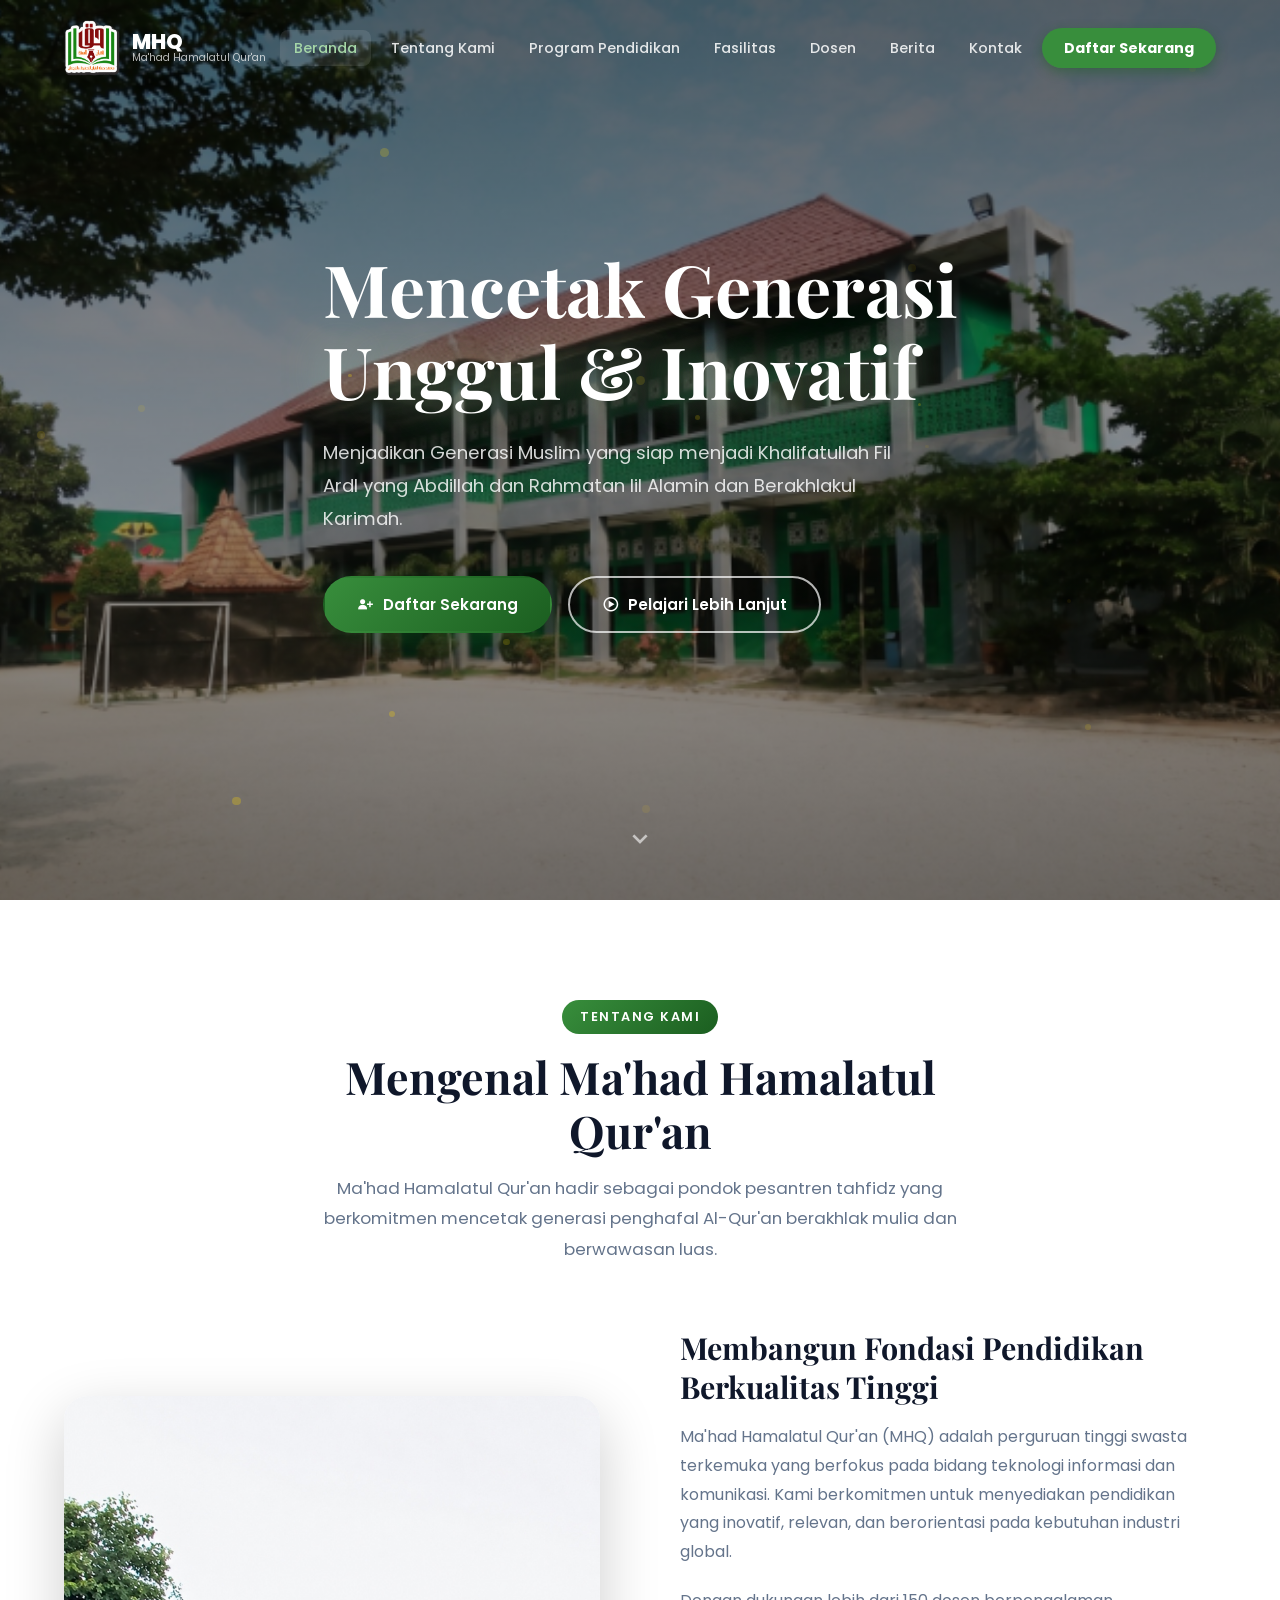
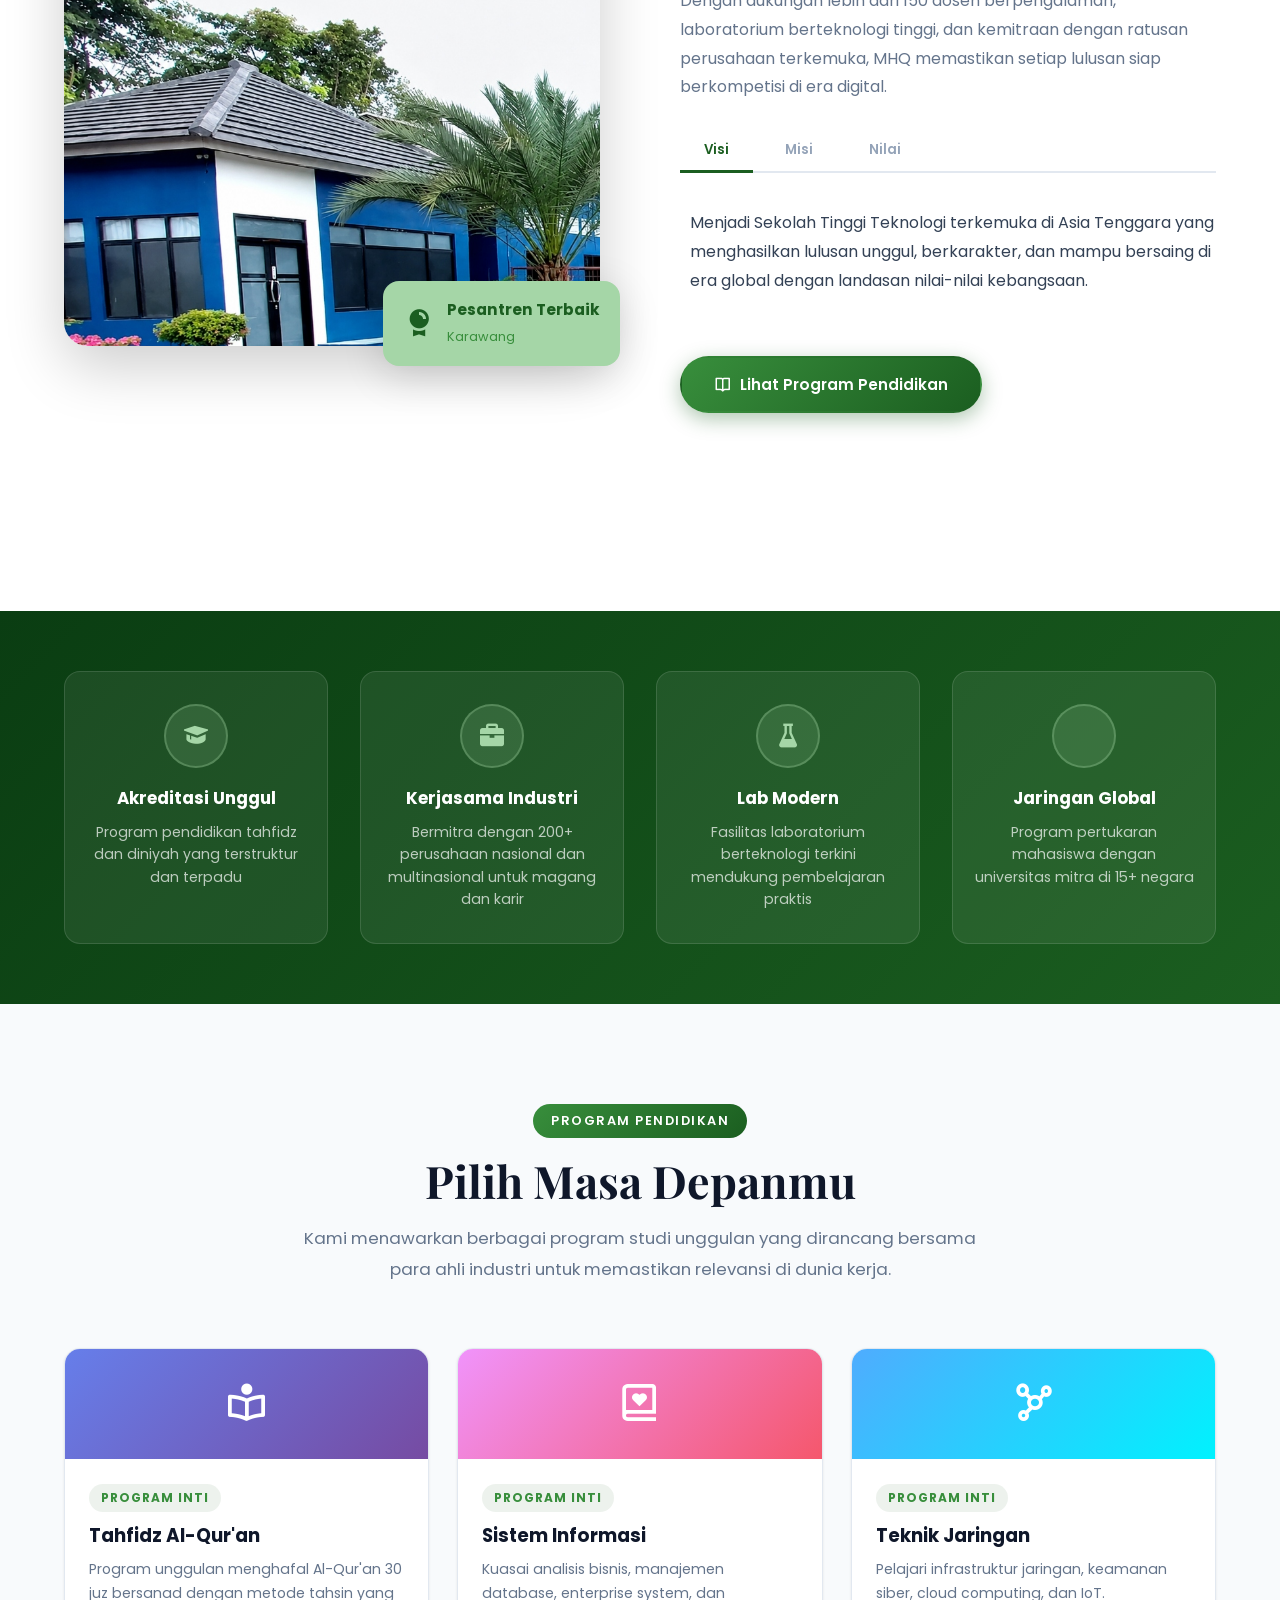
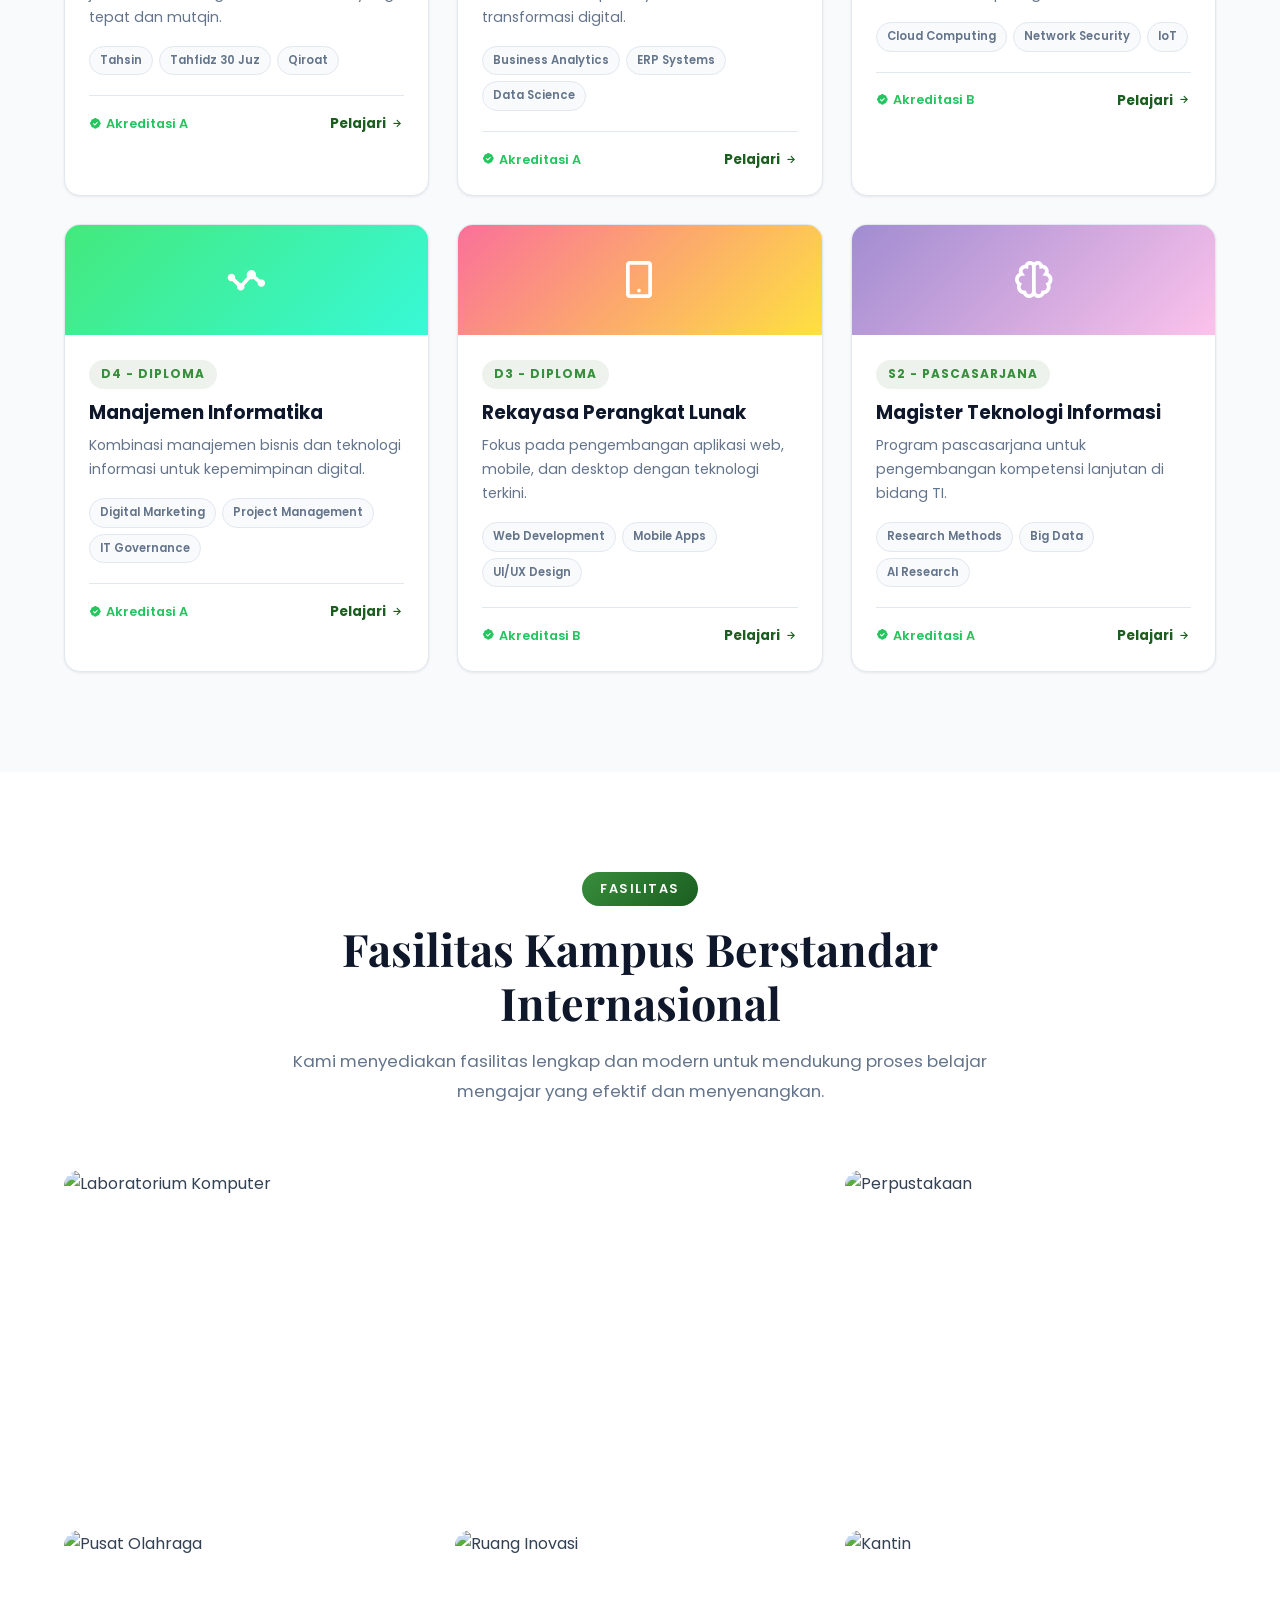
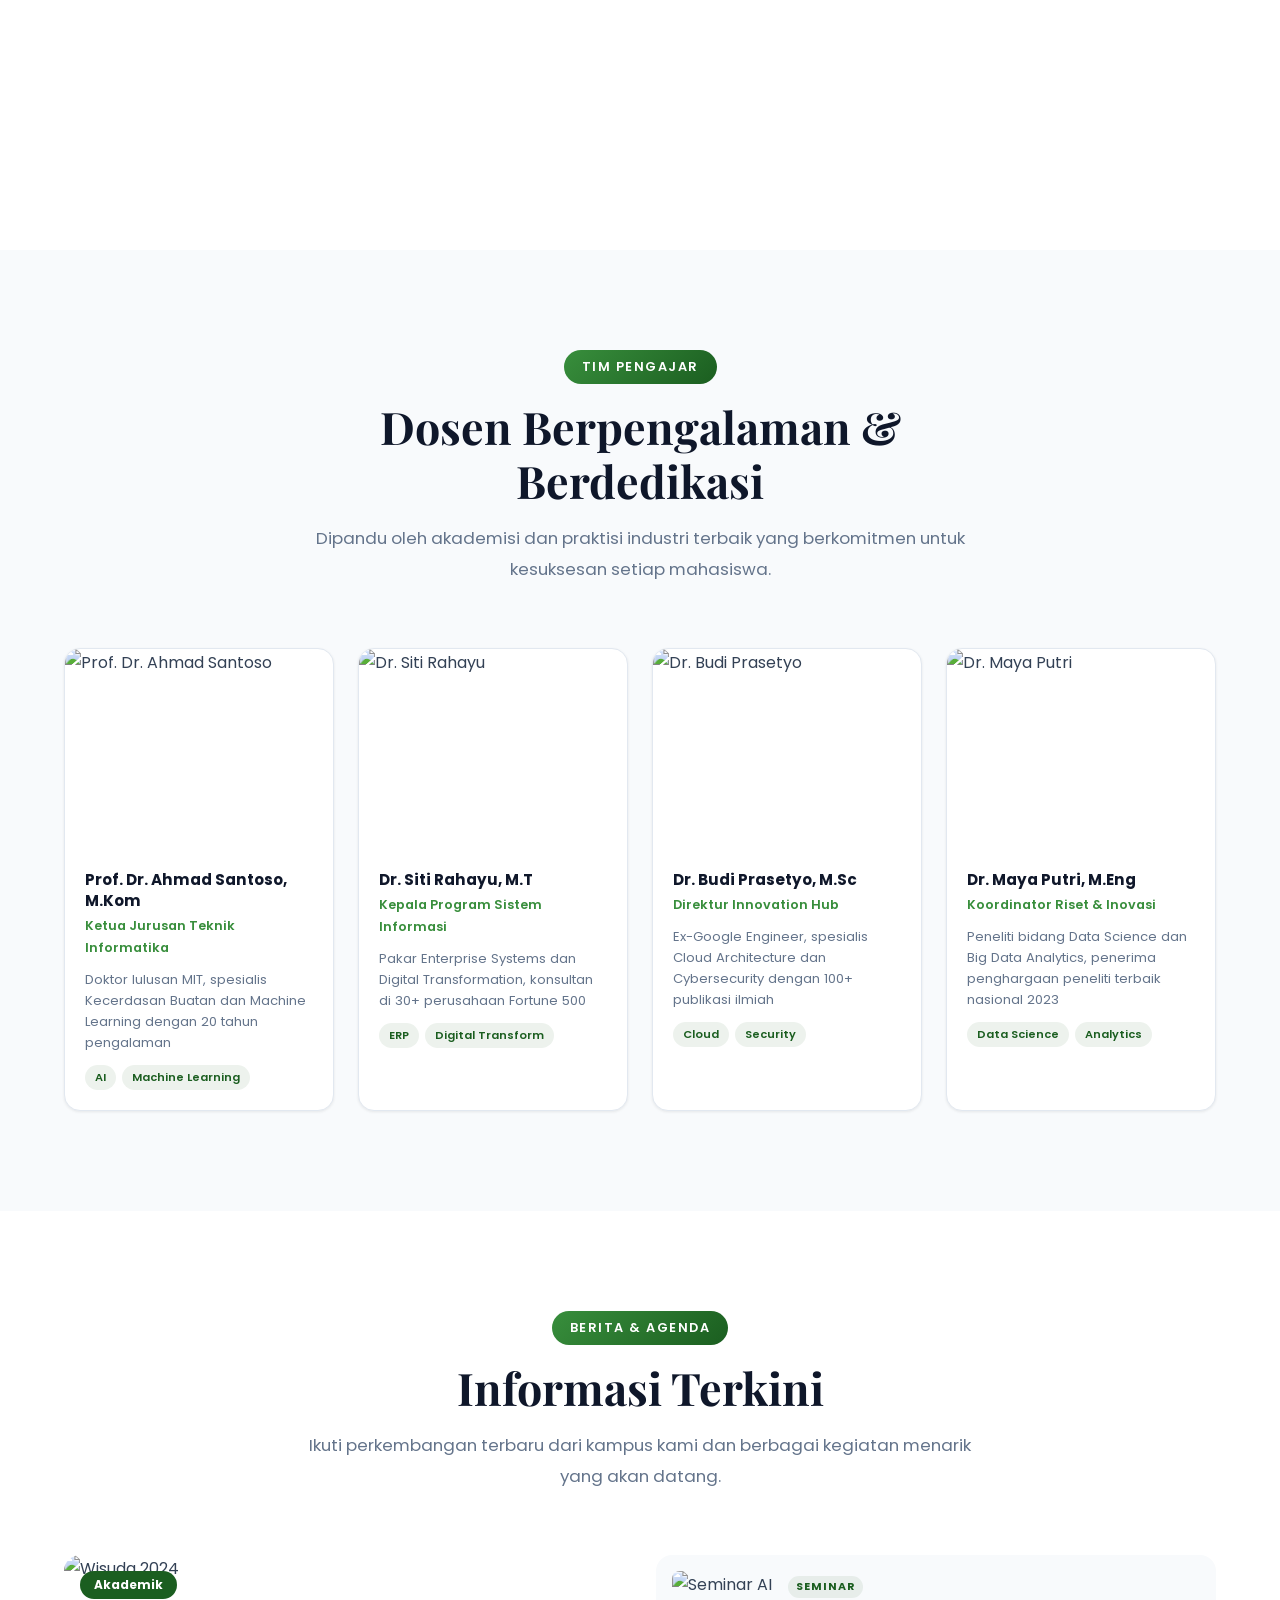
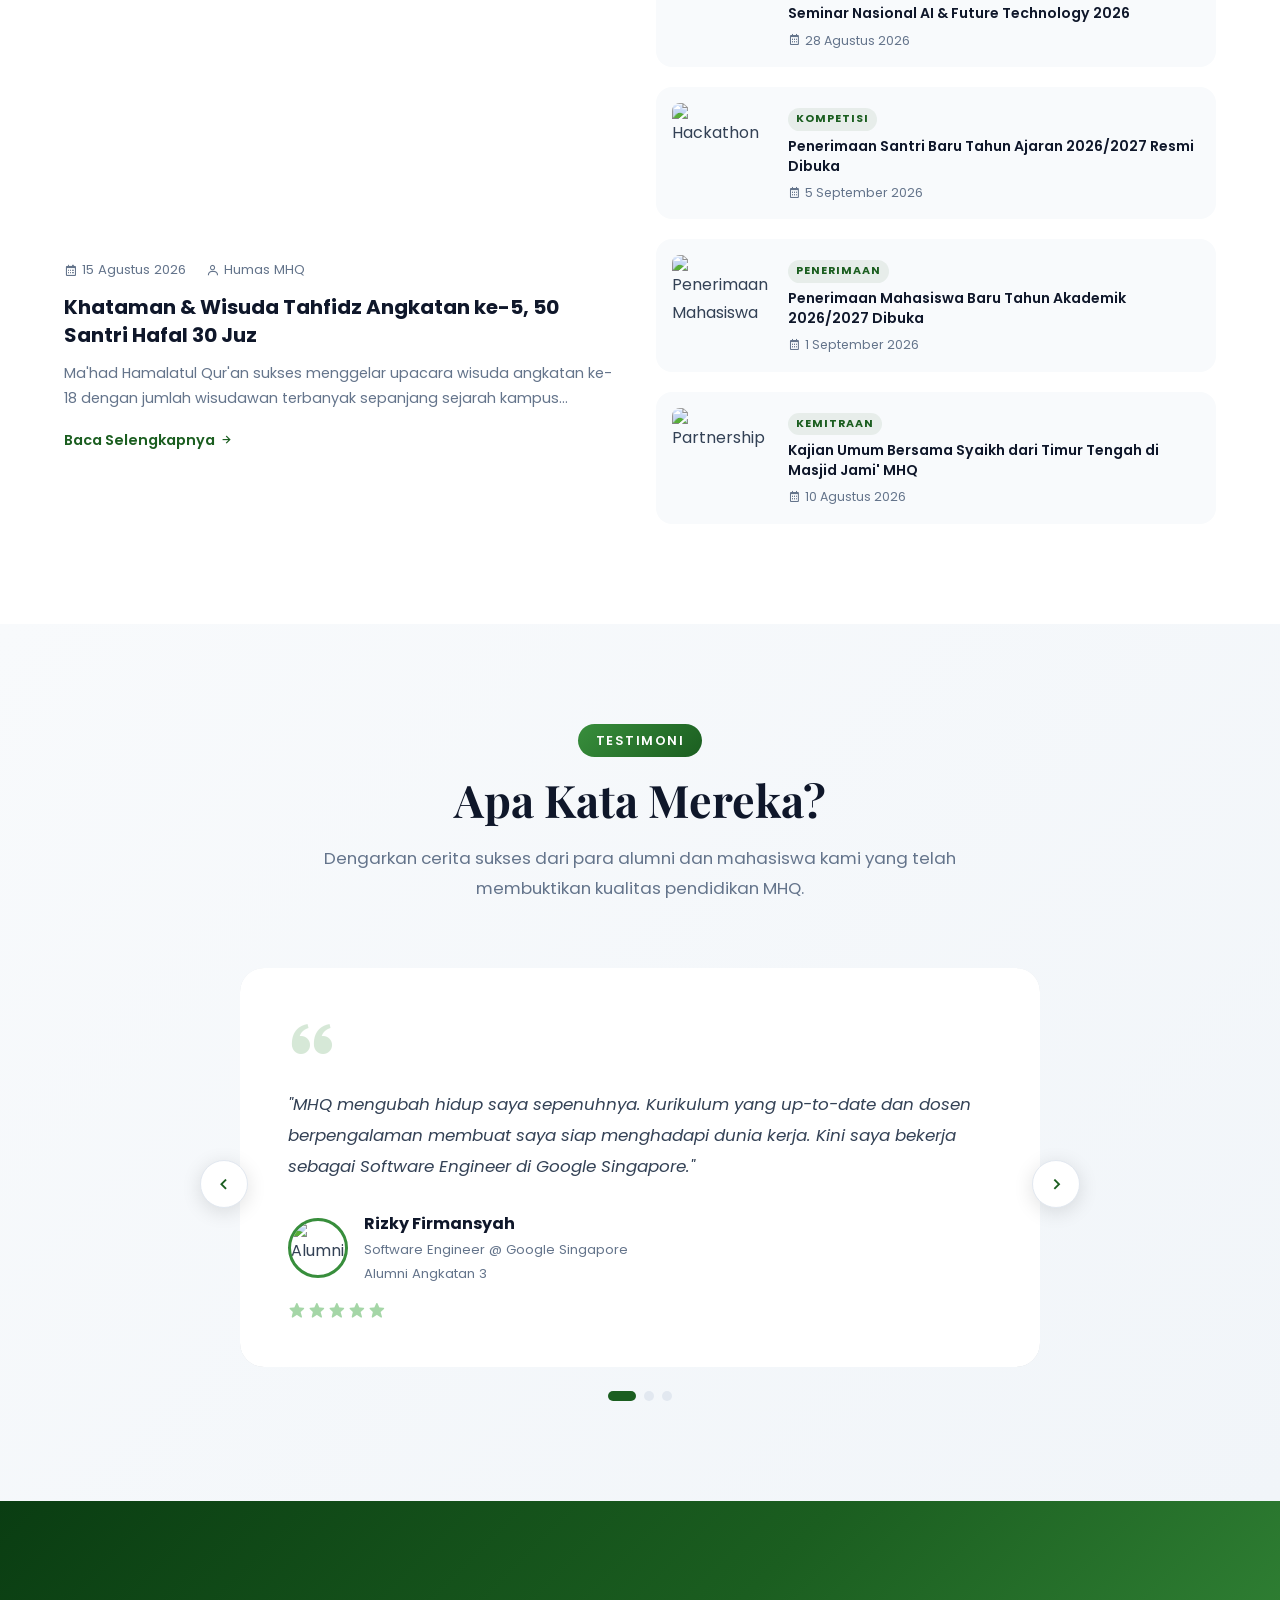
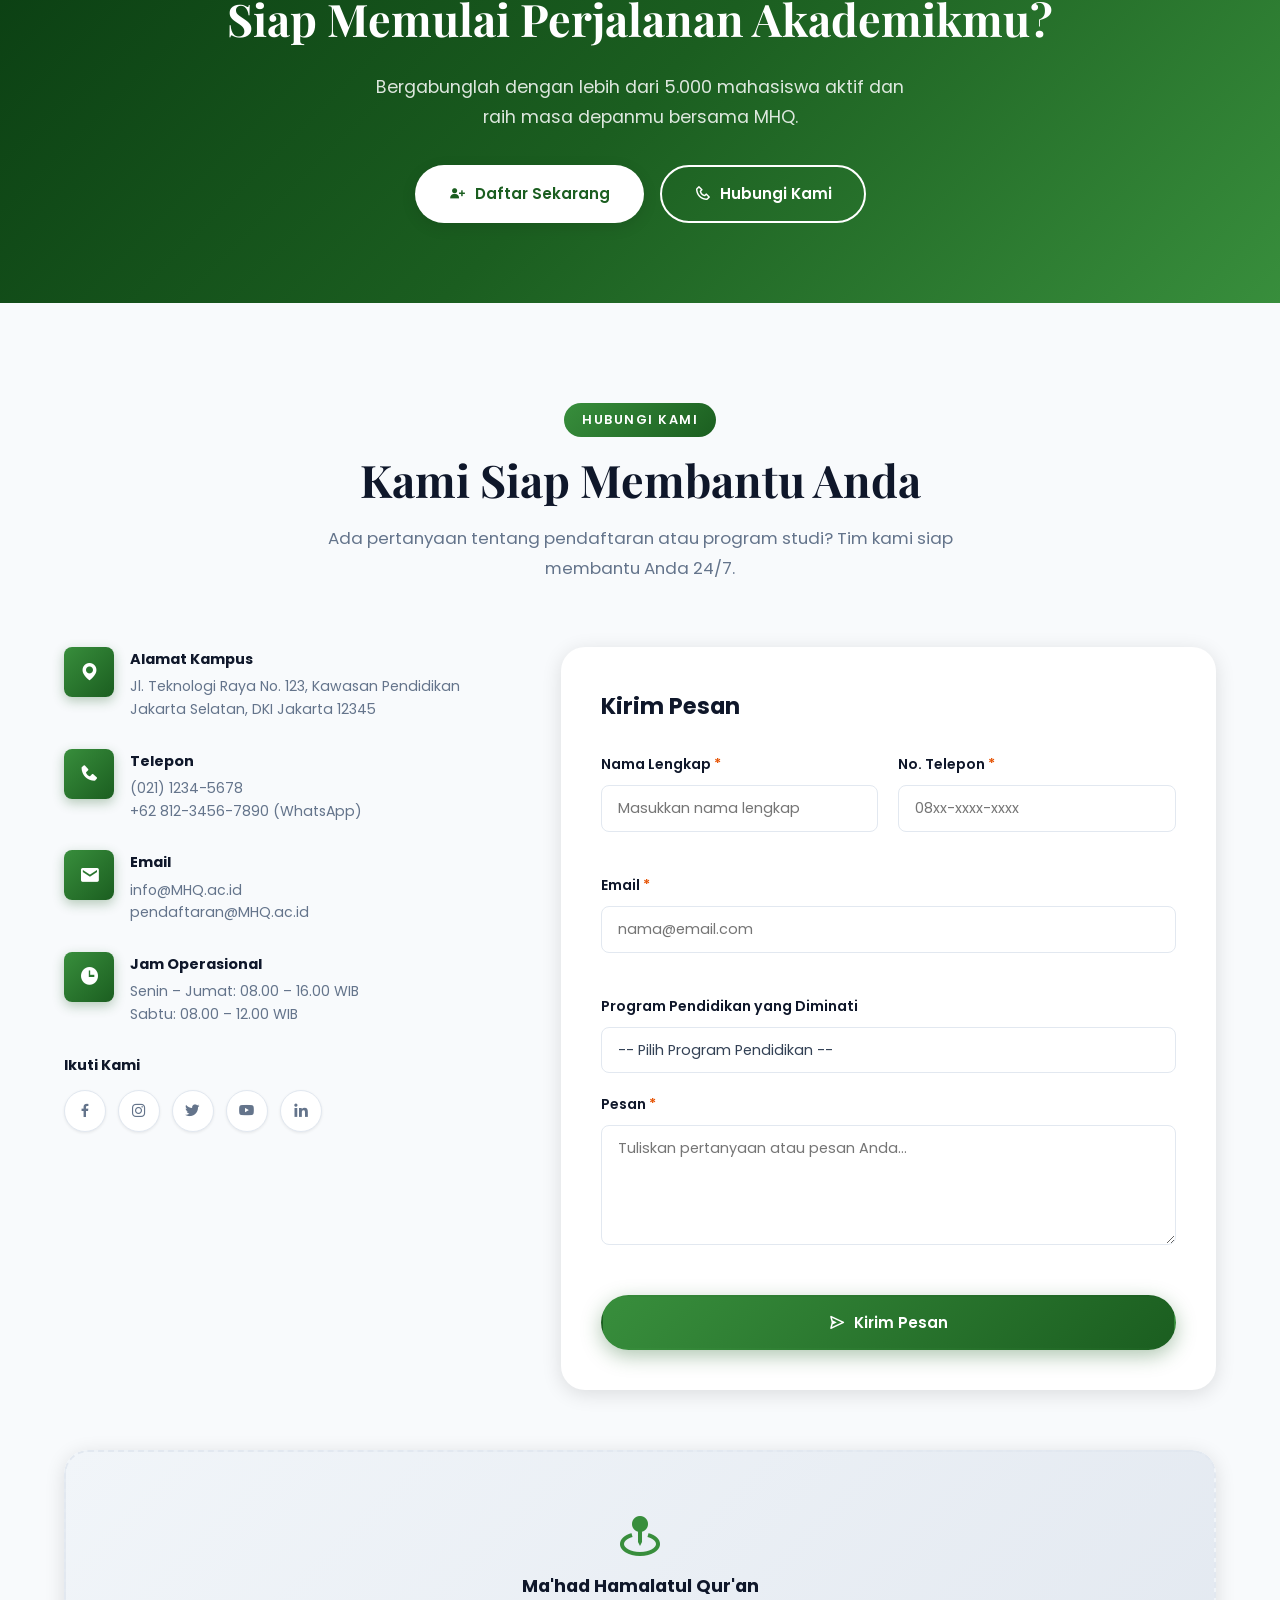
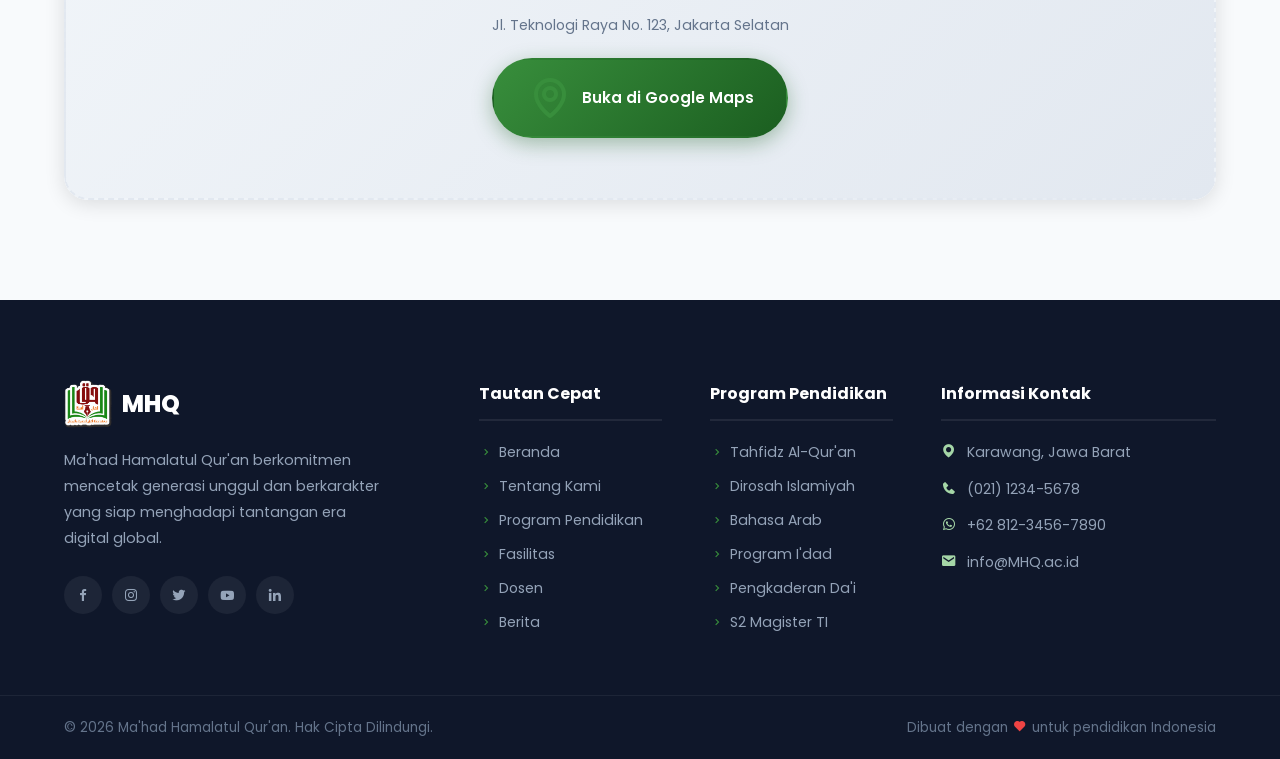
==== index.html @ 75ca0be7 "Add files via upload" ====
<!DOCTYPE html>
<html lang="id">
<head>
    <meta charset="UTF-8">
    <meta name="viewport" content="width=device-width, initial-scale=1.0">
    <meta name="description" content="Ma'had Hamalatul Qur'an - Mencetak Generasi Unggul, Berkarakter, dan Berdaya Saing Global">
    <title>MHQ - Ma'had Hamalatul Qur'an</title>

    <!-- Google Fonts -->
    <link rel="preconnect" href="https://fonts.googleapis.com">
    <link rel="preconnect" href="https://fonts.gstatic.com" crossorigin>
    <link href="https://fonts.googleapis.com/css2?family=Poppins:wght@300;400;500;600;700;800&family=Playfair+Display:wght@700&display=swap" rel="stylesheet">

    <!-- Boxicons -->
    <link href="https://unpkg.com/boxicons@2.1.4/css/boxicons.min.css" rel="stylesheet">

    <!-- Main CSS -->
    <link rel="stylesheet" href="css/style.css">
</head>
<body>

    <!-- ===================== NAVBAR ===================== -->
    <nav class="navbar" id="navbar">
        <div class="container nav-container">
            <a href="#home" class="logo">
                <div class="logo-icon">
                    <img src="img/logo-clean.png" alt="Logo MHQ" class="logo-img">
                </div>
                <div class="logo-text">
                    <span class="logo-main">MHQ</span>
                    <span class="logo-sub">Ma'had Hamalatul Qur'an</span>
                </div>
            </a>

            <ul class="nav-menu" id="navMenu">
                <li><a href="#home" class="nav-link active">Beranda</a></li>
                <li><a href="#about" class="nav-link">Tentang Kami</a></li>
                <li><a href="#programs" class="nav-link">Program Pendidikan</a></li>
                <li><a href="#facilities" class="nav-link">Fasilitas</a></li>
                <li><a href="#faculty" class="nav-link">Dosen</a></li>
                <li><a href="#news" class="nav-link">Berita</a></li>
                <li><a href="#contact" class="nav-link">Kontak</a></li>
                <li><a href="daftar.html" class="nav-btn">Daftar Sekarang</a></li>
            </ul>

            <button class="hamburger" id="hamburger" aria-label="Toggle menu">
                <span></span>
                <span></span>
                <span></span>
            </button>
        </div>
    </nav>

    <!-- ===================== HERO ===================== -->
    <section class="hero" id="home">
        <div class="hero-bg">
            <div class="hero-overlay"></div>
            <div class="hero-particles" id="particles"></div>
        </div>
        <div class="container hero-content">

            <h1 class="hero-title animate-fade-up">
                Mencetak Generasi<br>
                <span class="highlight">Unggul & Inovatif</span>
            </h1>
            <p class="hero-desc animate-fade-up">
                Menjadikan Generasi Muslim yang siap menjadi Khalifatullah Fil Ardl yang Abdillah dan Rahmatan lil Alamin dan Berakhlakul Karimah.
            </p>
            <div class="hero-buttons animate-fade-up">
                <a href="daftar.html" class="btn btn-primary">
                    <i class='bx bxs-user-plus'></i> Daftar Sekarang
                </a>
                <a href="#about" class="btn btn-outline">
                    <i class='bx bx-play-circle'></i> Pelajari Lebih Lanjut
                </a>
            </div>

        </div>
        <a href="#about" class="scroll-down">
            <i class='bx bx-chevron-down'></i>
        </a>
    </section>

    <!-- ===================== ABOUT ===================== -->
    <section class="about section" id="about">
        <div class="container">
            <div class="section-header">
                <span class="section-tag">Tentang Kami</span>
                <h2 class="section-title">Mengenal Ma'had Hamalatul Qur'an</h2>
                <p class="section-desc">Ma'had Hamalatul Qur'an hadir sebagai pondok pesantren tahfidz yang berkomitmen mencetak generasi penghafal Al-Qur'an berakhlak mulia dan berwawasan luas.</p>
            </div>

            <div class="about-grid">
                <div class="about-image animate-left">
                    <div class="about-img-wrapper">
                        <img src="img/about-img.jpg" alt="Bangunan Ma'had" loading="lazy">
                        <div class="about-img-badge">
                            <i class='bx bxs-award'></i>
                            <div>
                                <strong>Pesantren Terbaik</strong>
                                <span>Karawang</span>
                            </div>
                        </div>
                    </div>
                </div>
                <div class="about-content animate-right">
                    <h3>Membangun Fondasi Pendidikan Berkualitas Tinggi</h3>
                    <p>Ma'had Hamalatul Qur'an (MHQ) adalah perguruan tinggi swasta terkemuka yang berfokus pada bidang teknologi informasi dan komunikasi. Kami berkomitmen untuk menyediakan pendidikan yang inovatif, relevan, dan berorientasi pada kebutuhan industri global.</p>
                    <p>Dengan dukungan lebih dari 150 dosen berpengalaman, laboratorium berteknologi tinggi, dan kemitraan dengan ratusan perusahaan terkemuka, MHQ memastikan setiap lulusan siap berkompetisi di era digital.</p>

                    <div class="about-tabs">
                        <button class="tab-btn active" data-tab="visi">Visi</button>
                        <button class="tab-btn" data-tab="misi">Misi</button>
                        <button class="tab-btn" data-tab="nilai">Nilai</button>
                    </div>
                    <div class="tab-content active" id="tab-visi">
                        <p><i class='bx bxs-target-lock'></i> Menjadi Sekolah Tinggi Teknologi terkemuka di Asia Tenggara yang menghasilkan lulusan unggul, berkarakter, dan mampu bersaing di era global dengan landasan nilai-nilai kebangsaan.</p>
                    </div>
                    <div class="tab-content" id="tab-misi">
                        <ul>
                            <li><i class='bx bx-check-circle'></i> Menyelenggarakan pendidikan tinggi teknologi berkualitas dan relevan</li>
                            <li><i class='bx bx-check-circle'></i> Mengembangkan penelitian inovatif berbasis kebutuhan industri</li>
                            <li><i class='bx bx-check-circle'></i> Melaksanakan pengabdian masyarakat yang bermanfaat</li>
                            <li><i class='bx bx-check-circle'></i> Membangun kemitraan strategis dengan industri dan pemerintah</li>
                        </ul>
                    </div>
                    <div class="tab-content" id="tab-nilai">
                        <div class="nilai-grid">
                            <div class="nilai-item"><i class='bx bxs-bulb'></i> Inovasi</div>
                            <div class="nilai-item"><i class='bx bxs-shield-alt-2'></i> Integritas</div>
                            <div class="nilai-item"><i class='bx bxs-group'></i> Kolaborasi</div>
                            <div class="nilai-item"><i class='bx bxs-star'></i> Keunggulan</div>
                        </div>
                    </div>

                    <a href="#programs" class="btn btn-primary mt-2">
                        <i class='bx bx-book-open'></i> Lihat Program Pendidikan
                    </a>
                </div>
            </div>

            <div class="news-action animate-fade-up" style="text-align: center; margin-top: 40px;">
                <a href="berita.html" class="btn btn-outline">Lihat Semua Berita <i class='bx bx-right-arrow-alt'></i></a>
            </div>
        </div>
    </section>

    <!-- ===================== KEUNGGULAN ===================== -->
    <section class="advantages">
        <div class="container">
            <div class="advantages-grid">
                <div class="adv-item animate-up">
                    <div class="adv-icon"><i class='bx bxs-graduation'></i></div>
                    <h4>Akreditasi Unggul</h4>
                    <p>Program pendidikan tahfidz dan diniyah yang terstruktur dan terpadu</p>
                </div>
                <div class="adv-item animate-up" style="animation-delay:0.1s">
                    <div class="adv-icon"><i class='bx bxs-briefcase'></i></div>
                    <h4>Kerjasama Industri</h4>
                    <p>Bermitra dengan 200+ perusahaan nasional dan multinasional untuk magang dan karir</p>
                </div>
                <div class="adv-item animate-up" style="animation-delay:0.2s">
                    <div class="adv-icon"><i class='bx bxs-flask'></i></div>
                    <h4>Lab Modern</h4>
                    <p>Fasilitas laboratorium berteknologi terkini mendukung pembelajaran praktis</p>
                </div>
                <div class="adv-item animate-up" style="animation-delay:0.3s">
                    <div class="adv-icon"><i class='bx bxs-globe'></i></div>
                    <h4>Jaringan Global</h4>
                    <p>Program pertukaran mahasiswa dengan universitas mitra di 15+ negara</p>
                </div>
            </div>
        </div>
    </section>

    <!-- ===================== PROGRAM STUDI ===================== -->
    <section class="programs section" id="programs">
        <div class="container">
            <div class="section-header">
                <span class="section-tag">Program Pendidikan</span>
                <h2 class="section-title">Pilih Masa Depanmu</h2>
                <p class="section-desc">Kami menawarkan berbagai program studi unggulan yang dirancang bersama para ahli industri untuk memastikan relevansi di dunia kerja.</p>
            </div>

            <div class="programs-grid">
                <div class="program-card animate-up">
                    <div class="program-icon" style="background: linear-gradient(135deg, #667eea, #764ba2)">
                        <i class='bx bx-book-reader'></i>
                    </div>
                    <div class="program-body">
                        <span class="program-level">Program Inti</span>
                        <h3>Tahfidz Al-Qur'an</h3>
                        <p>Program unggulan menghafal Al-Qur'an 30 juz bersanad dengan metode tahsin yang tepat dan mutqin.</p>
                        <div class="program-tags">
                            <span>Tahsin</span>
                            <span>Tahfidz 30 Juz</span>
                            <span>Qiroat</span>
                        </div>
                        <div class="program-footer">
                            <span class="accredited"><i class='bx bxs-badge-check'></i> Akreditasi A</span>
                            <a href="#contact" class="prog-link">Pelajari <i class='bx bx-right-arrow-alt'></i></a>
                        </div>
                    </div>
                </div>

                <div class="program-card animate-up" style="animation-delay:0.1s">
                    <div class="program-icon" style="background: linear-gradient(135deg, #f093fb, #f5576c)">
                        <i class='bx bx-book-heart'></i>
                    </div>
                    <div class="program-body">
                        <span class="program-level">Program Inti</span>
                        <h3>Sistem Informasi</h3>
                        <p>Kuasai analisis bisnis, manajemen database, enterprise system, dan transformasi digital.</p>
                        <div class="program-tags">
                            <span>Business Analytics</span>
                            <span>ERP Systems</span>
                            <span>Data Science</span>
                        </div>
                        <div class="program-footer">
                            <span class="accredited"><i class='bx bxs-badge-check'></i> Akreditasi A</span>
                            <a href="#contact" class="prog-link">Pelajari <i class='bx bx-right-arrow-alt'></i></a>
                        </div>
                    </div>
                </div>

                <div class="program-card animate-up" style="animation-delay:0.2s">
                    <div class="program-icon" style="background: linear-gradient(135deg, #4facfe, #00f2fe)">
                        <i class='bx bx-network-chart'></i>
                    </div>
                    <div class="program-body">
                        <span class="program-level">Program Inti</span>
                        <h3>Teknik Jaringan</h3>
                        <p>Pelajari infrastruktur jaringan, keamanan siber, cloud computing, dan IoT.</p>
                        <div class="program-tags">
                            <span>Cloud Computing</span>
                            <span>Network Security</span>
                            <span>IoT</span>
                        </div>
                        <div class="program-footer">
                            <span class="accredited"><i class='bx bxs-badge-check'></i> Akreditasi B</span>
                            <a href="#contact" class="prog-link">Pelajari <i class='bx bx-right-arrow-alt'></i></a>
                        </div>
                    </div>
                </div>

                <div class="program-card animate-up" style="animation-delay:0.3s">
                    <div class="program-icon" style="background: linear-gradient(135deg, #43e97b, #38f9d7)">
                        <i class='bx bx-stats'></i>
                    </div>
                    <div class="program-body">
                        <span class="program-level">D4 - Diploma</span>
                        <h3>Manajemen Informatika</h3>
                        <p>Kombinasi manajemen bisnis dan teknologi informasi untuk kepemimpinan digital.</p>
                        <div class="program-tags">
                            <span>Digital Marketing</span>
                            <span>Project Management</span>
                            <span>IT Governance</span>
                        </div>
                        <div class="program-footer">
                            <span class="accredited"><i class='bx bxs-badge-check'></i> Akreditasi A</span>
                            <a href="#contact" class="prog-link">Pelajari <i class='bx bx-right-arrow-alt'></i></a>
                        </div>
                    </div>
                </div>

                <div class="program-card animate-up" style="animation-delay:0.4s">
                    <div class="program-icon" style="background: linear-gradient(135deg, #fa709a, #fee140)">
                        <i class='bx bx-mobile-alt'></i>
                    </div>
                    <div class="program-body">
                        <span class="program-level">D3 - Diploma</span>
                        <h3>Rekayasa Perangkat Lunak</h3>
                        <p>Fokus pada pengembangan aplikasi web, mobile, dan desktop dengan teknologi terkini.</p>
                        <div class="program-tags">
                            <span>Web Development</span>
                            <span>Mobile Apps</span>
                            <span>UI/UX Design</span>
                        </div>
                        <div class="program-footer">
                            <span class="accredited"><i class='bx bxs-badge-check'></i> Akreditasi B</span>
                            <a href="#contact" class="prog-link">Pelajari <i class='bx bx-right-arrow-alt'></i></a>
                        </div>
                    </div>
                </div>

                <div class="program-card animate-up" style="animation-delay:0.5s">
                    <div class="program-icon" style="background: linear-gradient(135deg, #a18cd1, #fbc2eb)">
                        <i class='bx bx-brain'></i>
                    </div>
                    <div class="program-body">
                        <span class="program-level">S2 - Pascasarjana</span>
                        <h3>Magister Teknologi Informasi</h3>
                        <p>Program pascasarjana untuk pengembangan kompetensi lanjutan di bidang TI.</p>
                        <div class="program-tags">
                            <span>Research Methods</span>
                            <span>Big Data</span>
                            <span>AI Research</span>
                        </div>
                        <div class="program-footer">
                            <span class="accredited"><i class='bx bxs-badge-check'></i> Akreditasi A</span>
                            <a href="#contact" class="prog-link">Pelajari <i class='bx bx-right-arrow-alt'></i></a>
                        </div>
                    </div>
                </div>
            </div>
        </div>
    </section>

    <!-- ===================== FASILITAS ===================== -->
    <section class="facilities section" id="facilities">
        <div class="container">
            <div class="section-header">
                <span class="section-tag">Fasilitas</span>
                <h2 class="section-title">Fasilitas Kampus Berstandar Internasional</h2>
                <p class="section-desc">Kami menyediakan fasilitas lengkap dan modern untuk mendukung proses belajar mengajar yang efektif dan menyenangkan.</p>
            </div>

            <div class="facilities-grid">
                <div class="facility-card large animate-up">
                    <img src="https://images.unsplash.com/photo-1581092921461-eab62e97a780?w=800&h=500&fit=crop" alt="Laboratorium Komputer" loading="lazy">
                    <div class="facility-overlay">
                        <i class='bx bxs-laptop'></i>
                        <h4>Laboratorium Komputer</h4>
                        <p>15 lab komputer dengan 500+ workstation berteknologi terkini</p>
                    </div>
                </div>
                <div class="facility-card animate-up" style="animation-delay:0.1s">
                    <img src="https://images.unsplash.com/photo-1507003211169-0a1dd7228f2d?w=400&h=300&fit=crop" alt="Perpustakaan" loading="lazy">
                    <div class="facility-overlay">
                        <i class='bx bxs-book-reader'></i>
                        <h4>Asrama Santri</h4>
                        <p>50.000+ koleksi buku dan akses e-journal internasional</p>
                    </div>
                </div>
                <div class="facility-card animate-up" style="animation-delay:0.2s">
                    <img src="https://images.unsplash.com/photo-1571902943202-507ec2618e8f?w=400&h=300&fit=crop" alt="Pusat Olahraga" loading="lazy">
                    <div class="facility-overlay">
                        <i class='bx bxs-dumbbell'></i>
                        <h4>Pusat Olahraga</h4>
                        <p>Gym, lapangan basket, futsal, dan kolam renang olimpik</p>
                    </div>
                </div>
                <div class="facility-card animate-up" style="animation-delay:0.3s">
                    <img src="https://images.unsplash.com/photo-1588196749597-9ff075ee6b5b?w=400&h=300&fit=crop" alt="Ruang Inovasi" loading="lazy">
                    <div class="facility-overlay">
                        <i class='bx bxs-book-reader'></i>
                        <h4>Perpustakaan Islami</h4>
                        <p>Koleksi ribuan kitab salaf, buku agama, dan area baca yang tenang</p>
                    </div>
                </div>
                <div class="facility-card animate-up" style="animation-delay:0.4s">
                    <img src="https://images.unsplash.com/photo-1567521464027-f127ff144326?w=400&h=300&fit=crop" alt="Kantin" loading="lazy">
                    <div class="facility-overlay">
                        <i class='bx bxs-restaurant'></i>
                        <h4>Food Court</h4>
                        <p>Kantin modern dengan berbagai pilihan menu sehat dan terjangkau</p>
                    </div>
                </div>
            </div>
        </div>
    </section>

    <!-- ===================== DOSEN ===================== -->
    <section class="faculty section" id="faculty">
        <div class="container">
            <div class="section-header">
                <span class="section-tag">Tim Pengajar</span>
                <h2 class="section-title">Dosen Berpengalaman & Berdedikasi</h2>
                <p class="section-desc">Dipandu oleh akademisi dan praktisi industri terbaik yang berkomitmen untuk kesuksesan setiap mahasiswa.</p>
            </div>

            <div class="faculty-grid">
                <div class="faculty-card animate-up">
                    <div class="faculty-img">
                        <img src="https://images.unsplash.com/photo-1560250097-0b93528c311a?w=300&h=300&fit=crop&crop=face" alt="Prof. Dr. Ahmad Santoso" loading="lazy">
                        <div class="faculty-social">
                            <a href="#"><i class='bx bxl-linkedin'></i></a>
                            <a href="#"><i class='bx bx-envelope'></i></a>
                        </div>
                    </div>
                    <div class="faculty-info">
                        <h4>Prof. Dr. Ahmad Santoso, M.Kom</h4>
                        <span class="faculty-role">Ketua Jurusan Teknik Informatika</span>
                        <p>Doktor lulusan MIT, spesialis Kecerdasan Buatan dan Machine Learning dengan 20 tahun pengalaman</p>
                        <div class="faculty-tags">
                            <span>AI</span><span>Machine Learning</span>
                        </div>
                    </div>
                </div>

                <div class="faculty-card animate-up" style="animation-delay:0.1s">
                    <div class="faculty-img">
                        <img src="https://images.unsplash.com/photo-1573496359142-b8d87734a5a2?w=300&h=300&fit=crop&crop=face" alt="Dr. Siti Rahayu" loading="lazy">
                        <div class="faculty-social">
                            <a href="#"><i class='bx bxl-linkedin'></i></a>
                            <a href="#"><i class='bx bx-envelope'></i></a>
                        </div>
                    </div>
                    <div class="faculty-info">
                        <h4>Dr. Siti Rahayu, M.T</h4>
                        <span class="faculty-role">Kepala Program Sistem Informasi</span>
                        <p>Pakar Enterprise Systems dan Digital Transformation, konsultan di 30+ perusahaan Fortune 500</p>
                        <div class="faculty-tags">
                            <span>ERP</span><span>Digital Transform</span>
                        </div>
                    </div>
                </div>

                <div class="faculty-card animate-up" style="animation-delay:0.2s">
                    <div class="faculty-img">
                        <img src="https://images.unsplash.com/photo-1472099645785-5658abf4ff4e?w=300&h=300&fit=crop&crop=face" alt="Dr. Budi Prasetyo" loading="lazy">
                        <div class="faculty-social">
                            <a href="#"><i class='bx bxl-linkedin'></i></a>
                            <a href="#"><i class='bx bx-envelope'></i></a>
                        </div>
                    </div>
                    <div class="faculty-info">
                        <h4>Dr. Budi Prasetyo, M.Sc</h4>
                        <span class="faculty-role">Direktur Innovation Hub</span>
                        <p>Ex-Google Engineer, spesialis Cloud Architecture dan Cybersecurity dengan 100+ publikasi ilmiah</p>
                        <div class="faculty-tags">
                            <span>Cloud</span><span>Security</span>
                        </div>
                    </div>
                </div>

                <div class="faculty-card animate-up" style="animation-delay:0.3s">
                    <div class="faculty-img">
                        <img src="https://images.unsplash.com/photo-1580489944761-15a19d654956?w=300&h=300&fit=crop&crop=face" alt="Dr. Maya Putri" loading="lazy">
                        <div class="faculty-social">
                            <a href="#"><i class='bx bxl-linkedin'></i></a>
                            <a href="#"><i class='bx bx-envelope'></i></a>
                        </div>
                    </div>
                    <div class="faculty-info">
                        <h4>Dr. Maya Putri, M.Eng</h4>
                        <span class="faculty-role">Koordinator Riset & Inovasi</span>
                        <p>Peneliti bidang Data Science dan Big Data Analytics, penerima penghargaan peneliti terbaik nasional 2023</p>
                        <div class="faculty-tags">
                            <span>Data Science</span><span>Analytics</span>
                        </div>
                    </div>
                </div>
            </div>
        </div>
    </section>

    <!-- ===================== BERITA & AGENDA ===================== -->
    <section class="news section" id="news">
        <div class="container">
            <div class="section-header">
                <span class="section-tag">Berita & Agenda</span>
                <h2 class="section-title">Informasi Terkini</h2>
                <p class="section-desc">Ikuti perkembangan terbaru dari kampus kami dan berbagai kegiatan menarik yang akan datang.</p>
            </div>

            <div class="news-grid">
                <article class="news-card featured animate-left">
                    <div class="news-img">
                        <img src="https://images.unsplash.com/photo-1540575467063-178a50c2df87?w=800&h=500&fit=crop" alt="Wisuda 2024" loading="lazy">
                        <span class="news-cat">Akademik</span>
                    </div>
                    <div class="news-body">
                        <div class="news-meta">
                            <span><i class='bx bx-calendar'></i> 15 Agustus 2026</span>
                            <span><i class='bx bx-user'></i> Humas MHQ</span>
                        </div>
                        <h3>Khataman & Wisuda Tahfidz Angkatan ke-5, 50 Santri Hafal 30 Juz</h3>
                        <p>Ma'had Hamalatul Qur'an sukses menggelar upacara wisuda angkatan ke-18 dengan jumlah wisudawan terbanyak sepanjang sejarah kampus...</p>
                        <a href="#" class="read-more">Baca Selengkapnya <i class='bx bx-right-arrow-alt'></i></a>
                    </div>
                </article>

                <div class="news-side animate-right">
                    <article class="news-small">
                        <img src="https://images.unsplash.com/photo-1531482615713-2afd69097998?w=200&h=130&fit=crop" alt="Seminar AI" loading="lazy">
                        <div>
                            <span class="news-cat-sm">Seminar</span>
                            <h4>Seminar Nasional AI & Future Technology 2026</h4>
                            <span class="news-date"><i class='bx bx-calendar'></i> 28 Agustus 2026</span>
                        </div>
                    </article>

                    <article class="news-small">
                        <img src="https://images.unsplash.com/photo-1515187029135-18ee286d815b?w=200&h=130&fit=crop" alt="Hackathon" loading="lazy">
                        <div>
                            <span class="news-cat-sm">Kompetisi</span>
                            <h4>Penerimaan Santri Baru Tahun Ajaran 2026/2027 Resmi Dibuka</h4>
                            <span class="news-date"><i class='bx bx-calendar'></i> 5 September 2026</span>
                        </div>
                    </article>

                    <article class="news-small">
                        <img src="https://images.unsplash.com/photo-1522202176988-66273c2fd55f?w=200&h=130&fit=crop" alt="Penerimaan Mahasiswa" loading="lazy">
                        <div>
                            <span class="news-cat-sm">Penerimaan</span>
                            <h4>Penerimaan Mahasiswa Baru Tahun Akademik 2026/2027 Dibuka</h4>
                            <span class="news-date"><i class='bx bx-calendar'></i> 1 September 2026</span>
                        </div>
                    </article>

                    <article class="news-small">
                        <img src="https://images.unsplash.com/photo-1560439514-4e9645039924?w=200&h=130&fit=crop" alt="Partnership" loading="lazy">
                        <div>
                            <span class="news-cat-sm">Kemitraan</span>
                            <h4>Kajian Umum Bersama Syaikh dari Timur Tengah di Masjid Jami' MHQ</h4>
                            <span class="news-date"><i class='bx bx-calendar'></i> 10 Agustus 2026</span>
                        </div>
                    </article>
                </div>
            </div>
        </div>
    </section>

    <!-- ===================== TESTIMONI ===================== -->
    <section class="testimonials section">
        <div class="container">
            <div class="section-header">
                <span class="section-tag">Testimoni</span>
                <h2 class="section-title">Apa Kata Mereka?</h2>
                <p class="section-desc">Dengarkan cerita sukses dari para alumni dan mahasiswa kami yang telah membuktikan kualitas pendidikan MHQ.</p>
            </div>

            <div class="testimonials-wrapper">
                <div class="testimonials-slider" id="testimonialSlider">
                    <div class="testimonial-card">
                        <div class="testimonial-quote"><i class='bx bxs-quote-alt-left'></i></div>
                        <p>"MHQ mengubah hidup saya sepenuhnya. Kurikulum yang up-to-date dan dosen berpengalaman membuat saya siap menghadapi dunia kerja. Kini saya bekerja sebagai Software Engineer di Google Singapore."</p>
                        <div class="testimonial-author">
                            <img src="https://images.unsplash.com/photo-1507003211169-0a1dd7228f2d?w=80&h=80&fit=crop&crop=face" alt="Alumni">
                            <div>
                                <strong>Rizky Firmansyah</strong>
                                <span>Software Engineer @ Google Singapore</span>
                                <span>Alumni Angkatan 3</span>
                            </div>
                        </div>
                        <div class="stars">
                            <i class='bx bxs-star'></i><i class='bx bxs-star'></i><i class='bx bxs-star'></i><i class='bx bxs-star'></i><i class='bx bxs-star'></i>
                        </div>
                    </div>

                    <div class="testimonial-card">
                        <div class="testimonial-quote"><i class='bx bxs-quote-alt-left'></i></div>
                        <p>"Fasilitas kampus sangat lengkap dan modern. Lab komputer yang canggih membuat saya bisa belajar teknologi terbaru langsung di kampus. Program magang ke perusahaan top juga sangat membantu karir saya."</p>
                        <div class="testimonial-author">
                            <img src="https://images.unsplash.com/photo-1494790108377-be9c29b29330?w=80&h=80&fit=crop&crop=face" alt="Alumni">
                            <div>
                                <strong>Nurul Hidayah</strong>
                                <span>Data Scientist @ Tokopedia</span>
                                <span>Alumni Sistem Informasi 2021</span>
                            </div>
                        </div>
                        <div class="stars">
                            <i class='bx bxs-star'></i><i class='bx bxs-star'></i><i class='bx bxs-star'></i><i class='bx bxs-star'></i><i class='bx bxs-star'></i>
                        </div>
                    </div>

                    <div class="testimonial-card">
                        <div class="testimonial-quote"><i class='bx bxs-quote-alt-left'></i></div>
                        <p>"Dosen-dosen di MHQ tidak hanya mengajar teori, tapi juga berbagi pengalaman nyata dari industri. Ini yang membuat lulusan MHQ selalu diminati perusahaan. Saya bangga bisa menjadi bagian dari keluarga MHQ."</p>
                        <div class="testimonial-author">
                            <img src="https://images.unsplash.com/photo-1500648767791-00dcc994a43e?w=80&h=80&fit=crop&crop=face" alt="Alumni">
                            <div>
                                <strong>Dimas Pratama</strong>
                                <span>CTO @ Startup Unicorn Indonesia</span>
                                <span>Alumni Teknik Informatika 2019</span>
                            </div>
                        </div>
                        <div class="stars">
                            <i class='bx bxs-star'></i><i class='bx bxs-star'></i><i class='bx bxs-star'></i><i class='bx bxs-star'></i><i class='bx bxs-star'></i>
                        </div>
                    </div>
                </div>
                <div class="testimonial-dots" id="testimonialDots">
                    <button class="dot active" data-index="0"></button>
                    <button class="dot" data-index="1"></button>
                    <button class="dot" data-index="2"></button>
                </div>
                <div class="testimonial-nav">
                    <button class="nav-prev" id="prevBtn"><i class='bx bx-chevron-left'></i></button>
                    <button class="nav-next" id="nextBtn"><i class='bx bx-chevron-right'></i></button>
                </div>
            </div>
        </div>
    </section>

    <!-- ===================== CTA BANNER ===================== -->
    <section class="cta-banner">
        <div class="container">
            <div class="cta-content animate-up">
                <h2>Siap Memulai Perjalanan Akademikmu?</h2>
                <p>Bergabunglah dengan lebih dari 5.000 mahasiswa aktif dan raih masa depanmu bersama MHQ.</p>
                <div class="cta-buttons">
                    <a href="daftar.html" class="btn btn-white">
                        <i class='bx bxs-user-plus'></i> Daftar Sekarang
                    </a>
                    <a href="tel:+62211234567" class="btn btn-outline-white">
                        <i class='bx bx-phone'></i> Hubungi Kami
                    </a>
                </div>
            </div>
        </div>
    </section>

    <!-- ===================== KONTAK ===================== -->
    <section class="contact section" id="contact">
        <div class="container">
            <div class="section-header">
                <span class="section-tag">Hubungi Kami</span>
                <h2 class="section-title">Kami Siap Membantu Anda</h2>
                <p class="section-desc">Ada pertanyaan tentang pendaftaran atau program studi? Tim kami siap membantu Anda 24/7.</p>
            </div>

            <div class="contact-grid">
                <div class="contact-info animate-left">
                    <div class="contact-item">
                        <div class="contact-icon"><i class='bx bxs-map'></i></div>
                        <div>
                            <h4>Alamat Kampus</h4>
                            <p>Jl. Teknologi Raya No. 123, Kawasan Pendidikan<br>Jakarta Selatan, DKI Jakarta 12345</p>
                        </div>
                    </div>
                    <div class="contact-item">
                        <div class="contact-icon"><i class='bx bxs-phone'></i></div>
                        <div>
                            <h4>Telepon</h4>
                            <p>(021) 1234-5678</p>
                            <p>+62 812-3456-7890 (WhatsApp)</p>
                        </div>
                    </div>
                    <div class="contact-item">
                        <div class="contact-icon"><i class='bx bxs-envelope'></i></div>
                        <div>
                            <h4>Email</h4>
                            <p>info@MHQ.ac.id</p>
                            <p>pendaftaran@MHQ.ac.id</p>
                        </div>
                    </div>
                    <div class="contact-item">
                        <div class="contact-icon"><i class='bx bxs-time'></i></div>
                        <div>
                            <h4>Jam Operasional</h4>
                            <p>Senin – Jumat: 08.00 – 16.00 WIB</p>
                            <p>Sabtu: 08.00 – 12.00 WIB</p>
                        </div>
                    </div>

                    <div class="contact-social">
                        <h4>Ikuti Kami</h4>
                        <div class="social-links">
                            <a href="#" aria-label="Facebook"><i class='bx bxl-facebook'></i></a>
                            <a href="#" aria-label="Instagram"><i class='bx bxl-instagram'></i></a>
                            <a href="#" aria-label="Twitter"><i class='bx bxl-twitter'></i></a>
                            <a href="#" aria-label="YouTube"><i class='bx bxl-youtube'></i></a>
                            <a href="#" aria-label="LinkedIn"><i class='bx bxl-linkedin'></i></a>
                        </div>
                    </div>
                </div>

                <div class="contact-form-wrapper animate-right">
                    <form class="contact-form" id="contactForm" novalidate>
                        <h3>Kirim Pesan</h3>
                        <div class="form-row">
                            <div class="form-group">
                                <label for="name">Nama Lengkap <span>*</span></label>
                                <input type="text" id="name" name="name" placeholder="Masukkan nama lengkap" required>
                                <span class="form-error" id="nameError"></span>
                            </div>
                            <div class="form-group">
                                <label for="phone">No. Telepon <span>*</span></label>
                                <input type="tel" id="phone" name="phone" placeholder="08xx-xxxx-xxxx" required>
                                <span class="form-error" id="phoneError"></span>
                            </div>
                        </div>
                        <div class="form-group">
                            <label for="email">Email <span>*</span></label>
                            <input type="email" id="email" name="email" placeholder="nama@email.com" required>
                            <span class="form-error" id="emailError"></span>
                        </div>
                        <div class="form-group">
                            <label for="program">Program Pendidikan yang Diminati</label>
                            <select id="program" name="program">
                                <option value="">-- Pilih Program Pendidikan --</option>
                                <option>Tahfidz Al-Qur'an</option>
                                <option>Dirosah Islamiyah</option>
                                <option>Bahasa Arab</option>
                                <option>Program I'dad</option>
                                <option>Pengkaderan Da'i</option>
                                <option>S2 Magister Teknologi Informasi</option>
                            </select>
                        </div>
                        <div class="form-group">
                            <label for="message">Pesan <span>*</span></label>
                            <textarea id="message" name="message" rows="4" placeholder="Tuliskan pertanyaan atau pesan Anda..." required></textarea>
                            <span class="form-error" id="messageError"></span>
                        </div>
                        <button type="submit" class="btn btn-primary btn-full">
                            <i class='bx bx-send'></i> Kirim Pesan
                        </button>
                    </form>

                    <div class="form-success" id="formSuccess" style="display:none">
                        <i class='bx bxs-check-circle'></i>
                        <h4>Pesan Berhasil Dikirim!</h4>
                        <p>Terima kasih telah menghubungi kami. Tim kami akan segera menghubungi Anda dalam 1x24 jam.</p>
                    </div>
                </div>
            </div>

            <!-- Map -->
            <div class="map-wrapper animate-up">
                <div class="map-placeholder">
                    <i class='bx bxs-map-pin'></i>
                    <h4>Ma'had Hamalatul Qur'an</h4>
                    <p>Jl. Teknologi Raya No. 123, Jakarta Selatan</p>
                    <a href="https://maps.google.com" target="_blank" class="btn btn-primary">
                        <i class='bx bx-map'></i> Buka di Google Maps
                    </a>
                </div>
            </div>
        </div>
    </section>

    <!-- ===================== FOOTER ===================== -->
    <footer class="footer">
        <div class="footer-top">
            <div class="container footer-grid">
                <div class="footer-about">
                    <a href="#home" class="footer-logo">
                        <img src="img/logo-clean.png" alt="Logo MHQ" class="footer-logo-img">
                        <span>MHQ</span>
                    </a>
                    <p>Ma'had Hamalatul Qur'an berkomitmen mencetak generasi unggul dan berkarakter yang siap menghadapi tantangan era digital global.</p>
                    <div class="footer-social">
                        <a href="#"><i class='bx bxl-facebook'></i></a>
                        <a href="#"><i class='bx bxl-instagram'></i></a>
                        <a href="#"><i class='bx bxl-twitter'></i></a>
                        <a href="#"><i class='bx bxl-youtube'></i></a>
                        <a href="#"><i class='bx bxl-linkedin'></i></a>
                    </div>
                </div>

                <div class="footer-links">
                    <h4>Tautan Cepat</h4>
                    <ul>
                        <li><a href="#home"><i class='bx bx-chevron-right'></i> Beranda</a></li>
                        <li><a href="#about"><i class='bx bx-chevron-right'></i> Tentang Kami</a></li>
                        <li><a href="#programs"><i class='bx bx-chevron-right'></i> Program Pendidikan</a></li>
                        <li><a href="#facilities"><i class='bx bx-chevron-right'></i> Fasilitas</a></li>
                        <li><a href="#faculty"><i class='bx bx-chevron-right'></i> Dosen</a></li>
                        <li><a href="#news"><i class='bx bx-chevron-right'></i> Berita</a></li>
                    </ul>
                </div>

                <div class="footer-links">
                    <h4>Program Pendidikan</h4>
                    <ul>
                        <li><a href="#programs"><i class='bx bx-chevron-right'></i> Tahfidz Al-Qur'an</a></li>
                        <li><a href="#programs"><i class='bx bx-chevron-right'></i> Dirosah Islamiyah</a></li>
                        <li><a href="#programs"><i class='bx bx-chevron-right'></i> Bahasa Arab</a></li>
                        <li><a href="#programs"><i class='bx bx-chevron-right'></i> Program I'dad</a></li>
                        <li><a href="#programs"><i class='bx bx-chevron-right'></i> Pengkaderan Da'i</a></li>
                        <li><a href="#programs"><i class='bx bx-chevron-right'></i> S2 Magister TI</a></li>
                    </ul>
                </div>

                <div class="footer-contact">
                    <h4>Informasi Kontak</h4>
                    <ul>
                        <li><i class='bx bxs-map'></i> Karawang, Jawa Barat</li>
                        <li><i class='bx bxs-phone'></i> (021) 1234-5678</li>
                        <li><i class='bx bxl-whatsapp'></i> +62 812-3456-7890</li>
                        <li><i class='bx bxs-envelope'></i> info@MHQ.ac.id</li>
                    </ul>
                </div>
            </div>
        </div>
        <div class="footer-bottom">
            <div class="container">
                <p>&copy; 2026 Ma'had Hamalatul Qur'an. Hak Cipta Dilindungi.</p>
                <p>Dibuat dengan <i class='bx bxs-heart'></i> untuk pendidikan Indonesia</p>
            </div>
        </div>
    </footer>

    <!-- Back to Top -->
    <button class="back-to-top" id="backToTop" aria-label="Kembali ke atas">
        <i class='bx bx-up-arrow-alt'></i>
    </button>

    <!-- Main JS -->
    <script src="js/main.js"></script>
</body>
</html>
---- css/style.css ----
/* ============================================================
   STTNU - Sekolah Tinggi Teknologi Nusantara
   Main Stylesheet
   ============================================================ */

/* ---- CSS Variables ---- */
:root {
    --primary: #1b5e20;
    --primary-dark: #0a3d12;
    --primary-light: #388e3c;
    --secondary: #a5d6a7;
    --secondary-dark: #66bb6a;
    --accent: #e65100;
    --white: #ffffff;
    --dark: #0f172a;
    --gray-100: #f8fafc;
    --gray-200: #f1f5f9;
    --gray-300: #e2e8f0;
    --gray-400: #cbd5e1;
    --gray-500: #94a3b8;
    --gray-600: #64748b;
    --gray-700: #475569;
    --gray-800: #1e293b;
    --text: #334155;
    --text-light: #64748b;
    --border: #e2e8f0;
    --shadow-sm: 0 1px 3px rgba(0,0,0,0.08);
    --shadow-md: 0 4px 20px rgba(0,0,0,0.12);
    --shadow-lg: 0 10px 40px rgba(0,0,0,0.15);
    --shadow-xl: 0 20px 60px rgba(0,0,0,0.2);
    --radius-sm: 8px;
    --radius-md: 16px;
    --radius-lg: 24px;
    --radius-full: 100px;
    --transition: all 0.3s ease;
    --font-primary: 'Poppins', sans-serif;
    --font-heading: 'Playfair Display', serif;
}

/* ---- Reset & Base ---- */
*, *::before, *::after {
    box-sizing: border-box;
    margin: 0;
    padding: 0;
}

html {
    scroll-behavior: smooth;
    font-size: 16px;
}

body {
    font-family: var(--font-primary);
    color: var(--text);
    background: var(--white);
    line-height: 1.7;
    overflow-x: hidden;
}

img {
    max-width: 100%;
    display: block;
}

a {
    text-decoration: none;
    color: inherit;
    transition: var(--transition);
}

ul { list-style: none; }

input, textarea, select, button {
    font-family: var(--font-primary);
    outline: none;
}

/* ---- Utility ---- */
.container {
    max-width: 1200px;
    margin: 0 auto;
    padding: 0 24px;
}

.section {
    padding: 100px 0;
}

.mt-2 { margin-top: 1.5rem; }

.section-header {
    text-align: center;
    max-width: 700px;
    margin: 0 auto 64px;
}

.section-tag {
    display: inline-block;
    background: linear-gradient(135deg, var(--primary-light), var(--primary));
    color: var(--white);
    padding: 6px 18px;
    border-radius: var(--radius-full);
    font-size: 0.8rem;
    font-weight: 600;
    letter-spacing: 1.5px;
    text-transform: uppercase;
    margin-bottom: 16px;
}

.section-title {
    font-family: var(--font-heading);
    font-size: clamp(2rem, 4vw, 2.8rem);
    color: var(--dark);
    line-height: 1.2;
    margin-bottom: 16px;
}

.section-desc {
    color: var(--text-light);
    font-size: 1.05rem;
    line-height: 1.8;
}

/* ---- Buttons ---- */
.btn {
    display: inline-flex;
    align-items: center;
    gap: 8px;
    padding: 14px 32px;
    border-radius: var(--radius-full);
    font-weight: 600;
    font-size: 0.95rem;
    cursor: pointer;
    border: 2px solid transparent;
    transition: var(--transition);
}

.btn i { font-size: 1.1rem; }

.btn-primary {
    background: linear-gradient(135deg, var(--primary-light), var(--primary));
    color: var(--white);
    box-shadow: 0 6px 20px rgba(27, 94, 32, 0.35);
}

.btn-primary:hover {
    background: linear-gradient(135deg, var(--primary), var(--primary-dark));
    transform: translateY(-2px);
    box-shadow: 0 10px 30px rgba(27, 94, 32, 0.45);
}

.btn-outline {
    background: transparent;
    border-color: rgba(255,255,255,0.7);
    color: var(--white);
}

.btn-outline:hover {
    background: rgba(255,255,255,0.15);
    border-color: var(--white);
}

.btn-white {
    background: var(--white);
    color: var(--primary);
    box-shadow: 0 4px 15px rgba(0,0,0,0.1);
}

.btn-white:hover {
    background: var(--gray-100);
    transform: translateY(-2px);
}

.btn-outline-white {
    background: transparent;
    border-color: var(--white);
    color: var(--white);
}

.btn-outline-white:hover {
    background: rgba(255,255,255,0.1);
}

.btn-full { width: 100%; justify-content: center; }

/* ---- Animations ---- */
.animate-fade-up,
.animate-left,
.animate-right,
.animate-up {
    opacity: 0;
    transition: opacity 0.7s ease, transform 0.7s ease;
}

.animate-fade-up { transform: translateY(40px); }
.animate-left { transform: translateX(-50px); }
.animate-right { transform: translateX(50px); }
.animate-up { transform: translateY(40px); }

.animate-fade-up.visible,
.animate-left.visible,
.animate-right.visible,
.animate-up.visible {
    opacity: 1;
    transform: translate(0);
}

/* ============================================================
   NAVBAR
   ============================================================ */
.navbar {
    position: fixed;
    top: 0; left: 0;
    width: 100%;
    z-index: 1000;
    padding: 20px 0;
    transition: var(--transition);
}

.navbar.scrolled {
    background: var(--white);
    padding: 12px 0;
    box-shadow: var(--shadow-md);
}

.nav-container {
    display: flex;
    align-items: center;
    justify-content: space-between;
}

.logo {
    display: flex;
    align-items: center;
    gap: 12px;
}

.logo-icon {
    width: 56px;
    height: 56px;
    border-radius: var(--radius-sm);
    display: flex;
    align-items: center;
    justify-content: center;
    flex-shrink: 0;
    overflow: hidden;
    background: transparent;
    padding: 0;
}

.logo-img {
    width: 100%;
    height: 100%;
    object-fit: contain;
    display: block;
}

.logo-text { display: flex; flex-direction: column; line-height: 1; }

.logo-main {
    font-weight: 800;
    font-size: 1.3rem;
    color: var(--white);
    transition: var(--transition);
}

.logo-sub {
    font-size: 0.65rem;
    color: rgba(255,255,255,0.7);
    font-weight: 400;
    transition: var(--transition);
}

.navbar.scrolled .logo-main { color: var(--primary); }
.navbar.scrolled .logo-sub { color: var(--text-light); }

.nav-menu {
    display: flex;
    align-items: center;
    gap: 6px;
}

.nav-link {
    padding: 8px 14px;
    border-radius: var(--radius-sm);
    font-size: 0.9rem;
    font-weight: 500;
    color: rgba(255,255,255,0.85);
    transition: var(--transition);
}

.nav-link:hover,
.nav-link.active {
    color: var(--secondary);
    background: rgba(255,255,255,0.1);
}

.navbar.scrolled .nav-link { color: var(--gray-700); }
.navbar.scrolled .nav-link:hover,
.navbar.scrolled .nav-link.active {
    color: var(--primary);
    background: var(--gray-100);
}

.nav-btn {
    padding: 10px 22px;
    background: var(--primary-light);
    color: var(--white) !important;
    border-radius: var(--radius-full);
    font-weight: 700;
    font-size: 0.88rem;
    box-shadow: 0 4px 12px rgba(27, 94, 32, 0.45);
}

.nav-btn:hover {
    background: var(--primary);
    transform: translateY(-2px);
    box-shadow: 0 8px 20px rgba(27, 94, 32, 0.55);
}

.hamburger {
    display: none;
    flex-direction: column;
    gap: 5px;
    background: none;
    border: none;
    cursor: pointer;
    padding: 6px;
}

.hamburger span {
    display: block;
    width: 26px;
    height: 2px;
    background: var(--white);
    border-radius: 2px;
    transition: var(--transition);
}

.navbar.scrolled .hamburger span { background: var(--primary); }

.hamburger.active span:nth-child(1) { transform: translateY(7px) rotate(45deg); }
.hamburger.active span:nth-child(2) { opacity: 0; }
.hamburger.active span:nth-child(3) { transform: translateY(-7px) rotate(-45deg); }

/* ============================================================
   HERO
   ============================================================ */
.hero {
    min-height: 100vh;
    display: flex;
    align-items: center;
    position: relative;
    overflow: hidden;
    background: var(--primary-dark);
}

.hero-bg {
    position: absolute;
    inset: 0;
}

.hero-overlay {
    position: absolute;
    inset: 0;
    background:
        linear-gradient(to bottom, rgba(0,0,0,0.60) 0%, rgba(0,0,0,0.40) 60%, rgba(0,0,0,0.55) 100%),
        url('../img/hero-bg.png') center/cover no-repeat;
}

.hero-particles {
    position: absolute;
    inset: 0;
    overflow: hidden;
}

.hero-content {
    position: relative;
    z-index: 2;
    padding-top: 100px;
    padding-bottom: 60px;
    max-width: 800px;
}

.hero-badge {
    display: inline-flex;
    align-items: center;
    gap: 8px;
    background: rgba(255,255,255,0.12);
    border: 1px solid rgba(255,255,255,0.35);
    color: var(--white);
    padding: 8px 20px;
    border-radius: var(--radius-full);
    font-size: 0.85rem;
    font-weight: 600;
    margin-bottom: 24px;
    backdrop-filter: blur(10px);
}

.hero-title {
    font-family: var(--font-heading);
    font-size: clamp(2.5rem, 6vw, 4.5rem);
    color: var(--white);
    line-height: 1.15;
    margin-bottom: 24px;
}

.hero-title .highlight {
    color: var(--white);
    text-shadow: 0 0 40px rgba(165, 214, 167, 0.6);
    position: relative;
}

.hero-desc {
    font-size: clamp(1rem, 2vw, 1.15rem);
    color: rgba(255,255,255,0.82);
    max-width: 600px;
    margin-bottom: 40px;
    line-height: 1.8;
}

.hero-buttons {
    display: flex;
    gap: 16px;
    flex-wrap: wrap;
    margin-bottom: 60px;
}

/* Hero stats */
.hero-stats {
    display: flex;
    align-items: center;
    gap: 0;
    flex-wrap: wrap;
    background: rgba(255,255,255,0.08);
    backdrop-filter: blur(10px);
    border: 1px solid rgba(255,255,255,0.15);
    border-radius: var(--radius-md);
    padding: 24px 32px;
    width: fit-content;
    gap: 0;
}

.stat-item {
    display: flex;
    flex-direction: column;
    align-items: center;
    padding: 0 28px;
    position: relative;
}

.stat-number {
    font-size: 2.2rem;
    font-weight: 800;
    color: var(--white);
    line-height: 1;
}

.stat-plus {
    font-size: 1.5rem;
    font-weight: 800;
    color: var(--white);
    position: absolute;
    top: 0;
    right: 16px;
}

.stat-label {
    font-size: 0.78rem;
    color: rgba(255,255,255,0.7);
    margin-top: 4px;
    text-align: center;
}

.stat-divider {
    width: 1px;
    height: 48px;
    background: rgba(255,255,255,0.2);
}

.scroll-down {
    position: absolute;
    bottom: 32px;
    left: 50%;
    transform: translateX(-50%);
    color: rgba(255,255,255,0.6);
    font-size: 2rem;
    animation: bounce 2s infinite;
}

@keyframes bounce {
    0%, 100% { transform: translateX(-50%) translateY(0); }
    50% { transform: translateX(-50%) translateY(10px); }
}

/* ============================================================
   ABOUT
   ============================================================ */
.about { background: var(--white); }

.about-grid {
    display: grid;
    grid-template-columns: 1fr 1fr;
    gap: 80px;
    align-items: center;
}

.about-img-wrapper {
    position: relative;
    border-radius: var(--radius-lg);
    overflow: visible;
}

.about-img-wrapper img {
    width: 100%;
    border-radius: var(--radius-lg);
    box-shadow: var(--shadow-xl);
    object-fit: cover;
    height: 550px;
}

.about-img-badge {
    position: absolute;
    bottom: -20px;
    right: -20px;
    background: var(--secondary);
    border-radius: var(--radius-md);
    padding: 16px 20px;
    display: flex;
    align-items: center;
    gap: 12px;
    box-shadow: var(--shadow-lg);
}

.about-img-badge i {
    font-size: 2rem;
    color: var(--primary);
}

.about-img-badge strong {
    display: block;
    color: var(--primary);
    font-weight: 700;
    font-size: 0.95rem;
}

.about-img-badge span {
    color: var(--primary-light);
    font-size: 0.8rem;
}

.about-content h3 {
    font-family: var(--font-heading);
    font-size: 1.9rem;
    color: var(--dark);
    margin-bottom: 16px;
    line-height: 1.3;
}

.about-content p {
    color: var(--text-light);
    margin-bottom: 20px;
    line-height: 1.8;
}

/* Tabs */
.about-tabs {
    display: flex;
    gap: 8px;
    margin: 28px 0 20px;
    border-bottom: 2px solid var(--border);
    padding-bottom: 0;
}

.tab-btn {
    padding: 10px 24px;
    border: none;
    background: none;
    color: var(--gray-500);
    font-weight: 600;
    cursor: pointer;
    border-bottom: 3px solid transparent;
    margin-bottom: -2px;
    transition: var(--transition);
    border-radius: var(--radius-sm) var(--radius-sm) 0 0;
}

.tab-btn.active {
    color: var(--primary);
    border-bottom-color: var(--primary);
}

.tab-btn:hover { color: var(--primary); }

.tab-content {
    display: none;
    padding: 16px 0;
}

.tab-content.active { display: block; }

.tab-content p {
    display: flex;
    align-items: flex-start;
    gap: 10px;
    color: var(--text);
}

.tab-content p i { color: var(--primary); font-size: 1.2rem; flex-shrink: 0; margin-top: 2px; }

.tab-content ul { display: flex; flex-direction: column; gap: 12px; }

.tab-content ul li {
    display: flex;
    align-items: center;
    gap: 10px;
    color: var(--text);
}

.tab-content ul li i { color: var(--primary-light); font-size: 1.1rem; }

.nilai-grid {
    display: grid;
    grid-template-columns: 1fr 1fr;
    gap: 12px;
}

.nilai-item {
    display: flex;
    align-items: center;
    gap: 10px;
    padding: 12px 16px;
    background: var(--gray-100);
    border-radius: var(--radius-sm);
    font-weight: 600;
    color: var(--primary);
    border-left: 3px solid var(--primary);
}

.nilai-item i { color: var(--secondary-dark); font-size: 1.2rem; }

/* ============================================================
   ADVANTAGES
   ============================================================ */
.advantages {
    background: linear-gradient(135deg, var(--primary-dark), var(--primary));
    padding: 60px 0;
}

.advantages-grid {
    display: grid;
    grid-template-columns: repeat(4, 1fr);
    gap: 32px;
}

.adv-item {
    text-align: center;
    color: var(--white);
    padding: 32px 20px;
    border-radius: var(--radius-md);
    background: rgba(255,255,255,0.07);
    border: 1px solid rgba(255,255,255,0.12);
    transition: var(--transition);
    cursor: default;
}

.adv-item:hover {
    background: rgba(255,255,255,0.12);
    transform: translateY(-4px);
}

.adv-icon {
    width: 64px;
    height: 64px;
    background: rgba(165, 214, 167, 0.15);
    border-radius: 50%;
    display: flex;
    align-items: center;
    justify-content: center;
    margin: 0 auto 16px;
    font-size: 1.8rem;
    color: var(--secondary);
    border: 2px solid rgba(165, 214, 167, 0.3);
}

.adv-item h4 {
    font-size: 1.05rem;
    font-weight: 700;
    margin-bottom: 8px;
}

.adv-item p {
    font-size: 0.88rem;
    color: rgba(255,255,255,0.7);
    line-height: 1.6;
}

/* ============================================================
   PROGRAM STUDI
   ============================================================ */
.programs { background: var(--gray-100); }

.programs-grid {
    display: grid;
    grid-template-columns: repeat(3, 1fr);
    gap: 28px;
}

.program-card {
    background: var(--white);
    border-radius: var(--radius-md);
    overflow: hidden;
    box-shadow: var(--shadow-sm);
    transition: var(--transition);
    border: 1px solid var(--border);
}

.program-card:hover {
    transform: translateY(-8px);
    box-shadow: var(--shadow-xl);
}

.program-icon {
    padding: 32px;
    display: flex;
    align-items: center;
    justify-content: center;
    font-size: 2.8rem;
    color: var(--white);
    min-height: 110px;
}

.program-body { padding: 24px; }

.program-level {
    font-size: 0.75rem;
    font-weight: 700;
    text-transform: uppercase;
    letter-spacing: 1px;
    color: var(--primary-light);
    background: rgba(27,94,32,0.08);
    padding: 4px 12px;
    border-radius: var(--radius-full);
    display: inline-block;
    margin-bottom: 12px;
}

.program-body h3 {
    font-size: 1.15rem;
    font-weight: 700;
    color: var(--dark);
    margin-bottom: 10px;
    line-height: 1.3;
}

.program-body p {
    font-size: 0.88rem;
    color: var(--text-light);
    margin-bottom: 16px;
    line-height: 1.7;
}

.program-tags {
    display: flex;
    flex-wrap: wrap;
    gap: 6px;
    margin-bottom: 20px;
}

.program-tags span {
    font-size: 0.72rem;
    font-weight: 600;
    padding: 4px 10px;
    background: var(--gray-100);
    border-radius: var(--radius-full);
    color: var(--gray-600);
    border: 1px solid var(--border);
}

.program-footer {
    display: flex;
    align-items: center;
    justify-content: space-between;
    border-top: 1px solid var(--border);
    padding-top: 16px;
}

.accredited {
    font-size: 0.8rem;
    color: #22c55e;
    font-weight: 600;
    display: flex;
    align-items: center;
    gap: 4px;
}

.prog-link {
    font-size: 0.85rem;
    font-weight: 700;
    color: var(--primary);
    display: flex;
    align-items: center;
    gap: 4px;
}

.prog-link:hover { color: var(--primary-light); gap: 8px; }

/* ============================================================
   FASILITAS
   ============================================================ */
.facilities { background: var(--white); }

.facilities-grid {
    display: grid;
    grid-template-columns: repeat(3, 1fr);
    grid-template-rows: auto auto;
    gap: 20px;
}

.facility-card {
    position: relative;
    border-radius: var(--radius-md);
    overflow: hidden;
    cursor: pointer;
}

.facility-card img {
    width: 100%;
    height: 220px;
    object-fit: cover;
    transition: transform 0.5s ease;
}

.facility-card.large {
    grid-column: span 2;
    grid-row: span 1;
}

.facility-card.large img { height: 340px; }

.facility-overlay {
    position: absolute;
    inset: 0;
    background: linear-gradient(to top, rgba(15,23,42,0.9) 0%, rgba(15,23,42,0.2) 60%, transparent 100%);
    display: flex;
    flex-direction: column;
    justify-content: flex-end;
    padding: 24px;
    color: var(--white);
    opacity: 0;
    transition: opacity 0.3s ease;
}

.facility-card:hover .facility-overlay { opacity: 1; }
.facility-card:hover img { transform: scale(1.05); }

.facility-overlay i { font-size: 2rem; color: var(--secondary); margin-bottom: 8px; }
.facility-overlay h4 { font-size: 1.1rem; font-weight: 700; margin-bottom: 6px; }
.facility-overlay p { font-size: 0.85rem; color: rgba(255,255,255,0.8); line-height: 1.5; }

/* ============================================================
   DOSEN
   ============================================================ */
.faculty { background: var(--gray-100); }

.faculty-grid {
    display: grid;
    grid-template-columns: repeat(4, 1fr);
    gap: 24px;
}

.faculty-card {
    background: var(--white);
    border-radius: var(--radius-md);
    overflow: hidden;
    box-shadow: var(--shadow-sm);
    transition: var(--transition);
    border: 1px solid var(--border);
}

.faculty-card:hover {
    transform: translateY(-6px);
    box-shadow: var(--shadow-lg);
}

.faculty-img {
    position: relative;
    overflow: hidden;
}

.faculty-img img {
    width: 100%;
    height: 200px;
    object-fit: cover;
    transition: transform 0.5s ease;
}

.faculty-card:hover .faculty-img img { transform: scale(1.05); }

.faculty-social {
    position: absolute;
    top: 12px;
    right: 12px;
    display: flex;
    gap: 8px;
    opacity: 0;
    transition: var(--transition);
}

.faculty-card:hover .faculty-social { opacity: 1; }

.faculty-social a {
    width: 34px;
    height: 34px;
    background: var(--white);
    border-radius: 50%;
    display: flex;
    align-items: center;
    justify-content: center;
    color: var(--primary);
    font-size: 1rem;
    box-shadow: var(--shadow-sm);
}

.faculty-social a:hover { background: var(--primary); color: var(--white); }

.faculty-info { padding: 20px; }

.faculty-info h4 {
    font-size: 0.95rem;
    font-weight: 700;
    color: var(--dark);
    margin-bottom: 4px;
    line-height: 1.4;
}

.faculty-role {
    display: block;
    font-size: 0.8rem;
    color: var(--primary-light);
    font-weight: 600;
    margin-bottom: 10px;
}

.faculty-info p {
    font-size: 0.82rem;
    color: var(--text-light);
    line-height: 1.6;
    margin-bottom: 12px;
}

.faculty-tags {
    display: flex;
    flex-wrap: wrap;
    gap: 6px;
}

.faculty-tags span {
    font-size: 0.7rem;
    font-weight: 600;
    padding: 3px 10px;
    background: rgba(27,94,32,0.08);
    color: var(--primary);
    border-radius: var(--radius-full);
}

/* ============================================================
   BERITA
   ============================================================ */
.news { background: var(--white); }

.news-grid {
    display: grid;
    grid-template-columns: 1fr 1fr;
    gap: 32px;
    align-items: start;
}

.news-card.featured .news-img {
    position: relative;
    border-radius: var(--radius-md);
    overflow: hidden;
    margin-bottom: 24px;
}

.news-card.featured .news-img img {
    width: 100%;
    height: 280px;
    object-fit: cover;
    transition: transform 0.5s ease;
}

.news-card.featured:hover .news-img img { transform: scale(1.03); }

.news-cat {
    position: absolute;
    top: 16px;
    left: 16px;
    background: var(--primary);
    color: var(--white);
    padding: 4px 14px;
    border-radius: var(--radius-full);
    font-size: 0.75rem;
    font-weight: 700;
}

.news-meta {
    display: flex;
    gap: 20px;
    margin-bottom: 12px;
}

.news-meta span {
    font-size: 0.82rem;
    color: var(--text-light);
    display: flex;
    align-items: center;
    gap: 5px;
}

.news-body h3 {
    font-size: 1.25rem;
    font-weight: 700;
    color: var(--dark);
    margin-bottom: 12px;
    line-height: 1.4;
}

.news-body p {
    color: var(--text-light);
    font-size: 0.9rem;
    line-height: 1.7;
    margin-bottom: 16px;
}

.read-more {
    color: var(--primary);
    font-weight: 600;
    font-size: 0.9rem;
    display: inline-flex;
    align-items: center;
    gap: 4px;
}

.read-more:hover { gap: 8px; color: var(--primary-light); }

.news-side {
    display: flex;
    flex-direction: column;
    gap: 20px;
}

.news-small {
    display: flex;
    gap: 16px;
    align-items: flex-start;
    padding: 16px;
    border-radius: var(--radius-md);
    background: var(--gray-100);
    transition: var(--transition);
    cursor: pointer;
}

.news-small:hover {
    background: var(--gray-200);
    transform: translateX(4px);
}

.news-small img {
    width: 100px;
    height: 70px;
    border-radius: var(--radius-sm);
    object-fit: cover;
    flex-shrink: 0;
}

.news-cat-sm {
    display: inline-block;
    font-size: 0.68rem;
    font-weight: 700;
    text-transform: uppercase;
    letter-spacing: 1px;
    color: var(--primary);
    background: rgba(27,94,32,0.08);
    padding: 2px 8px;
    border-radius: var(--radius-full);
    margin-bottom: 6px;
}

.news-small h4 {
    font-size: 0.88rem;
    color: var(--dark);
    font-weight: 600;
    line-height: 1.4;
    margin-bottom: 6px;
}

.news-date {
    font-size: 0.78rem;
    color: var(--text-light);
    display: flex;
    align-items: center;
    gap: 5px;
}

/* ============================================================
   TESTIMONI
   ============================================================ */
.testimonials {
    background: linear-gradient(135deg, var(--gray-100) 0%, var(--gray-200) 100%);
    padding: 100px 0;
}

.testimonials-wrapper {
    position: relative;
    max-width: 800px;
    margin: 0 auto;
}

.testimonials-slider {
    overflow: hidden;
    border-radius: var(--radius-lg);
}

.testimonial-card {
    background: var(--white);
    border-radius: var(--radius-lg);
    padding: 48px;
    box-shadow: var(--shadow-lg);
    display: none;
    position: relative;
}

.testimonial-card.active { display: block; }

.testimonial-quote {
    font-size: 3rem;
    color: var(--primary-light);
    opacity: 0.2;
    margin-bottom: 20px;
    line-height: 1;
}

.testimonial-card p {
    font-size: 1.05rem;
    color: var(--text);
    line-height: 1.85;
    font-style: italic;
    margin-bottom: 28px;
}

.testimonial-author {
    display: flex;
    align-items: center;
    gap: 16px;
    margin-bottom: 16px;
}

.testimonial-author img {
    width: 60px;
    height: 60px;
    border-radius: 50%;
    object-fit: cover;
    border: 3px solid var(--primary-light);
}

.testimonial-author div { display: flex; flex-direction: column; gap: 2px; }
.testimonial-author strong { font-size: 1rem; color: var(--dark); }
.testimonial-author span { font-size: 0.82rem; color: var(--text-light); }

.stars { color: var(--secondary); font-size: 1.1rem; display: flex; gap: 2px; }

.testimonial-dots {
    display: flex;
    justify-content: center;
    gap: 8px;
    margin-top: 24px;
}

.dot {
    width: 10px;
    height: 10px;
    border-radius: 50%;
    border: none;
    background: var(--gray-300);
    cursor: pointer;
    transition: var(--transition);
    padding: 0;
}

.dot.active {
    background: var(--primary);
    width: 28px;
    border-radius: 5px;
}

.testimonial-nav {
    position: absolute;
    top: 50%;
    transform: translateY(-50%);
    width: calc(100% + 80px);
    left: -40px;
    display: flex;
    justify-content: space-between;
    pointer-events: none;
}

.nav-prev, .nav-next {
    width: 48px;
    height: 48px;
    border-radius: 50%;
    background: var(--white);
    border: 1px solid var(--border);
    font-size: 1.4rem;
    color: var(--primary);
    display: flex;
    align-items: center;
    justify-content: center;
    cursor: pointer;
    transition: var(--transition);
    box-shadow: var(--shadow-md);
    pointer-events: auto;
}

.nav-prev:hover, .nav-next:hover {
    background: var(--primary);
    color: var(--white);
    border-color: var(--primary);
}

/* ============================================================
   CTA BANNER
   ============================================================ */
.cta-banner {
    background: linear-gradient(135deg, var(--primary-dark) 0%, var(--primary) 50%, var(--primary-light) 100%);
    padding: 80px 0;
    text-align: center;
}

.cta-content h2 {
    font-family: var(--font-heading);
    font-size: clamp(1.8rem, 4vw, 2.8rem);
    color: var(--white);
    margin-bottom: 16px;
}

.cta-content p {
    color: rgba(255,255,255,0.85);
    font-size: 1.1rem;
    margin-bottom: 32px;
    max-width: 550px;
    margin-left: auto;
    margin-right: auto;
}

.cta-buttons {
    display: flex;
    gap: 16px;
    justify-content: center;
    flex-wrap: wrap;
}

/* ============================================================
   KONTAK
   ============================================================ */
.contact { background: var(--gray-100); }

.contact-grid {
    display: grid;
    grid-template-columns: 1fr 1.5fr;
    gap: 60px;
    align-items: start;
    margin-bottom: 60px;
}

.contact-info { display: flex; flex-direction: column; gap: 28px; }

.contact-item {
    display: flex;
    align-items: flex-start;
    gap: 16px;
}

.contact-icon {
    width: 50px;
    height: 50px;
    background: linear-gradient(135deg, var(--primary-light), var(--primary));
    border-radius: var(--radius-sm);
    display: flex;
    align-items: center;
    justify-content: center;
    color: var(--white);
    font-size: 1.3rem;
    flex-shrink: 0;
    box-shadow: 0 4px 12px rgba(27,94,32,0.3);
}

.contact-item h4 { font-size: 0.9rem; font-weight: 700; color: var(--dark); margin-bottom: 4px; }
.contact-item p { font-size: 0.88rem; color: var(--text-light); line-height: 1.6; }

.contact-social h4 { font-size: 0.9rem; font-weight: 700; color: var(--dark); margin-bottom: 12px; }

.social-links {
    display: flex;
    gap: 12px;
}

.social-links a {
    width: 42px;
    height: 42px;
    border-radius: 50%;
    background: var(--white);
    border: 1px solid var(--border);
    display: flex;
    align-items: center;
    justify-content: center;
    font-size: 1.1rem;
    color: var(--gray-600);
    transition: var(--transition);
    box-shadow: var(--shadow-sm);
}

.social-links a:hover {
    background: var(--primary);
    color: var(--white);
    border-color: var(--primary);
    transform: translateY(-3px);
    box-shadow: 0 6px 16px rgba(27,94,32,0.3);
}

/* Form */
.contact-form-wrapper {
    background: var(--white);
    border-radius: var(--radius-lg);
    padding: 40px;
    box-shadow: var(--shadow-md);
}

.contact-form h3 {
    font-size: 1.4rem;
    font-weight: 700;
    color: var(--dark);
    margin-bottom: 28px;
}

.form-row {
    display: grid;
    grid-template-columns: 1fr 1fr;
    gap: 20px;
}

.form-group {
    margin-bottom: 20px;
}

.form-group label {
    display: block;
    font-size: 0.88rem;
    font-weight: 600;
    color: var(--dark);
    margin-bottom: 8px;
}

.form-group label span { color: var(--accent); }

.form-group input,
.form-group textarea,
.form-group select {
    width: 100%;
    padding: 12px 16px;
    border: 1.5px solid var(--border);
    border-radius: var(--radius-sm);
    font-size: 0.9rem;
    color: var(--text);
    background: var(--white);
    transition: var(--transition);
}

.form-group input:focus,
.form-group textarea:focus,
.form-group select:focus {
    border-color: var(--primary-light);
    box-shadow: 0 0 0 3px rgba(27,94,32,0.1);
}

.form-group input.error,
.form-group textarea.error {
    border-color: #ef4444;
    box-shadow: 0 0 0 3px rgba(239,68,68,0.1);
}

.form-error {
    display: block;
    font-size: 0.78rem;
    color: #ef4444;
    margin-top: 4px;
    min-height: 18px;
}

textarea { resize: vertical; min-height: 120px; }

select {
    appearance: none;
    background-image: url("data:image/svg+xml;charset=utf-8,%3Csvg xmlns='http://www.w3.org/2000/svg' width='12' height='8'%3E%3Cpath d='M0 0l6 8 6-8z' fill='%2394a3b8'/%3E%3C/svg%3E");
    background-repeat: no-repeat;
    background-position: right 16px center;
    cursor: pointer;
}

.form-success {
    text-align: center;
    padding: 40px 20px;
}

.form-success i { font-size: 4rem; color: #22c55e; margin-bottom: 16px; }
.form-success h4 { font-size: 1.3rem; color: var(--dark); margin-bottom: 8px; }
.form-success p { color: var(--text-light); }

/* Map */
.map-wrapper {
    border-radius: var(--radius-lg);
    overflow: hidden;
    box-shadow: var(--shadow-md);
}

.map-placeholder {
    height: 350px;
    background: linear-gradient(135deg, var(--gray-200), var(--gray-300));
    display: flex;
    flex-direction: column;
    align-items: center;
    justify-content: center;
    gap: 12px;
    color: var(--gray-600);
    text-align: center;
    border: 2px dashed var(--gray-300);
    border-radius: var(--radius-lg);
}

.map-placeholder i { font-size: 3rem; color: var(--primary-light); }
.map-placeholder h4 { font-size: 1.1rem; font-weight: 700; color: var(--dark); }
.map-placeholder p { font-size: 0.88rem; color: var(--text-light); margin-bottom: 8px; }

/* ============================================================
   FOOTER
   ============================================================ */
.footer { background: var(--dark); }

.footer-top { padding: 80px 0 60px; }

.footer-grid {
    display: grid;
    grid-template-columns: 2fr 1fr 1fr 1.5fr;
    gap: 48px;
}

.footer-logo {
    display: flex;
    align-items: center;
    gap: 10px;
    margin-bottom: 20px;
}

.footer-logo-img {
    width: 48px;
    height: 48px;
    object-fit: contain;
    background: transparent;
    border-radius: 0;
    padding: 0;
}

.footer-logo span { font-size: 1.5rem; font-weight: 800; color: var(--white); }

.footer-about p {
    color: var(--gray-500);
    font-size: 0.9rem;
    line-height: 1.8;
    margin-bottom: 24px;
    max-width: 320px;
}

.footer-social { display: flex; gap: 10px; }

.footer-social a {
    width: 38px;
    height: 38px;
    border-radius: 50%;
    background: rgba(255,255,255,0.06);
    display: flex;
    align-items: center;
    justify-content: center;
    color: var(--gray-500);
    font-size: 1rem;
    transition: var(--transition);
}

.footer-social a:hover {
    background: var(--primary);
    color: var(--white);
    transform: translateY(-3px);
}

.footer-links h4, .footer-contact h4 {
    color: var(--white);
    font-size: 1rem;
    font-weight: 700;
    margin-bottom: 20px;
    padding-bottom: 12px;
    border-bottom: 2px solid rgba(255,255,255,0.08);
}

.footer-links ul { display: flex; flex-direction: column; gap: 10px; }

.footer-links ul li a {
    color: var(--gray-500);
    font-size: 0.88rem;
    display: flex;
    align-items: center;
    gap: 6px;
    transition: var(--transition);
}

.footer-links ul li a:hover { color: var(--secondary); padding-left: 6px; }
.footer-links ul li a i { color: var(--primary-light); font-size: 0.85rem; }

.footer-contact ul { display: flex; flex-direction: column; gap: 14px; }

.footer-contact ul li {
    display: flex;
    align-items: flex-start;
    gap: 10px;
    color: var(--gray-500);
    font-size: 0.88rem;
    line-height: 1.6;
}

.footer-contact ul li i { color: var(--secondary); font-size: 1rem; flex-shrink: 0; margin-top: 2px; }

.footer-bottom {
    border-top: 1px solid rgba(255,255,255,0.06);
    padding: 20px 0;
}

.footer-bottom .container {
    display: flex;
    align-items: center;
    justify-content: space-between;
}

.footer-bottom p {
    color: var(--gray-600);
    font-size: 0.85rem;
    display: flex;
    align-items: center;
    gap: 5px;
}

.footer-bottom p i { color: #ef4444; }

/* ============================================================
   BACK TO TOP
   ============================================================ */
.back-to-top {
    position: fixed;
    bottom: 32px;
    right: 32px;
    width: 48px;
    height: 48px;
    background: linear-gradient(135deg, var(--primary-light), var(--primary));
    color: var(--white);
    border: none;
    border-radius: 50%;
    font-size: 1.3rem;
    display: flex;
    align-items: center;
    justify-content: center;
    cursor: pointer;
    box-shadow: 0 6px 20px rgba(27,94,32,0.4);
    opacity: 0;
    pointer-events: none;
    transition: var(--transition);
    z-index: 999;
}

.back-to-top.visible {
    opacity: 1;
    pointer-events: auto;
}

.back-to-top:hover {
    transform: translateY(-4px);
    box-shadow: 0 10px 28px rgba(27,94,32,0.5);
}

/* ============================================================
   RESPONSIVE
   ============================================================ */
@media (max-width: 1024px) {
    .programs-grid { grid-template-columns: repeat(2, 1fr); }
    .faculty-grid { grid-template-columns: repeat(2, 1fr); }
    .footer-grid { grid-template-columns: 1fr 1fr; gap: 40px; }
    .advantages-grid { grid-template-columns: repeat(2, 1fr); }
}

@media (max-width: 768px) {
    .section { padding: 70px 0; }

    .hamburger { display: flex; }

    .nav-menu {
        position: fixed;
        top: 0; left: -100%;
        width: 85%;
        max-width: 360px;
        height: 100vh;
        background: var(--white);
        flex-direction: column;
        align-items: flex-start;
        padding: 80px 32px 40px;
        gap: 4px;
        box-shadow: var(--shadow-xl);
        transition: left 0.35s cubic-bezier(0.4,0,0.2,1);
        z-index: 999;
        overflow-y: auto;
    }

    .nav-menu.open { left: 0; }

    .nav-link {
        color: var(--gray-700);
        width: 100%;
        padding: 12px 16px;
    }

    .nav-link:hover, .nav-link.active { color: var(--primary); background: var(--gray-100); }

    .nav-btn {
        color: var(--primary) !important;
        margin-top: 12px;
        width: 100%;
        text-align: center;
        justify-content: center;
        display: flex;
    }

    .about-grid { grid-template-columns: 1fr; gap: 40px; }
    .about-img-wrapper img { height: 350px; }
    .about-img-badge { right: 10px; bottom: -15px; }

    .advantages-grid { grid-template-columns: 1fr 1fr; }

    .programs-grid { grid-template-columns: 1fr; }

    .facilities-grid { grid-template-columns: 1fr 1fr; }
    .facility-card.large { grid-column: span 2; }
    .facility-card.large img { height: 220px; }
    .facility-overlay { opacity: 1; }

    .faculty-grid { grid-template-columns: 1fr 1fr; }

    .news-grid { grid-template-columns: 1fr; }

    .contact-grid { grid-template-columns: 1fr; gap: 40px; }

    .form-row { grid-template-columns: 1fr; }

    .hero-stats {
        flex-wrap: wrap;
        gap: 12px;
        padding: 20px;
    }

    .stat-divider { display: none; }
    .stat-item { padding: 0 20px; }

    .testimonial-nav { display: none; }
    .contact-form-wrapper { padding: 28px 20px; }

    .footer-grid { grid-template-columns: 1fr; gap: 32px; }
    .footer-about { order: 1; }
    .footer-bottom .container { flex-direction: column; gap: 8px; text-align: center; }
}

@media (max-width: 480px) {
    .hero-buttons { flex-direction: column; }
    .hero-buttons .btn { width: 100%; justify-content: center; }
    .advantages-grid { grid-template-columns: 1fr; }
    .faculty-grid { grid-template-columns: 1fr; }
    .facilities-grid { grid-template-columns: 1fr; }
    .facility-card.large { grid-column: span 1; }
    .news-small { flex-direction: column; }
    .news-small img { width: 100%; height: 140px; }
    .cta-buttons { flex-direction: column; align-items: center; }
    .testimonial-card { padding: 28px 20px; }
    .section-header { margin-bottom: 40px; }
    .hero-stats { display: none; }
    .nilai-grid { grid-template-columns: 1fr; }
}
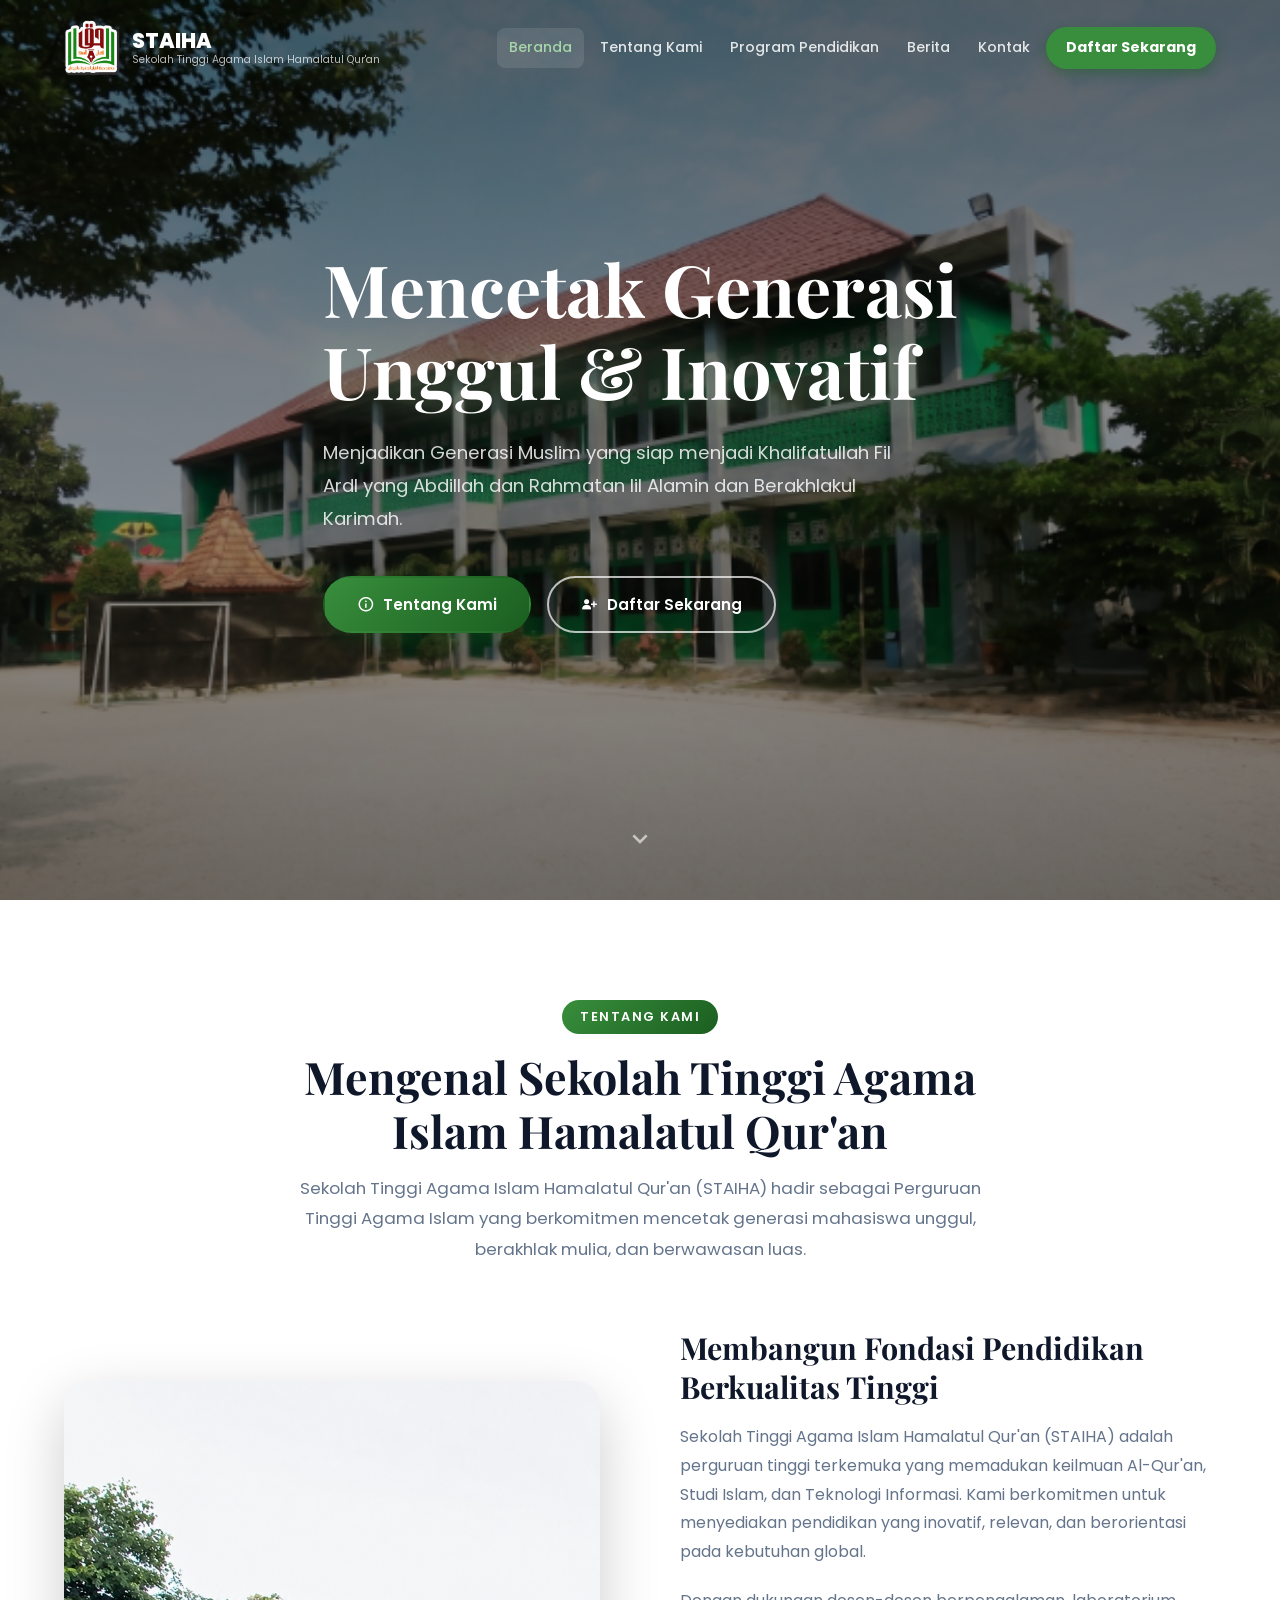
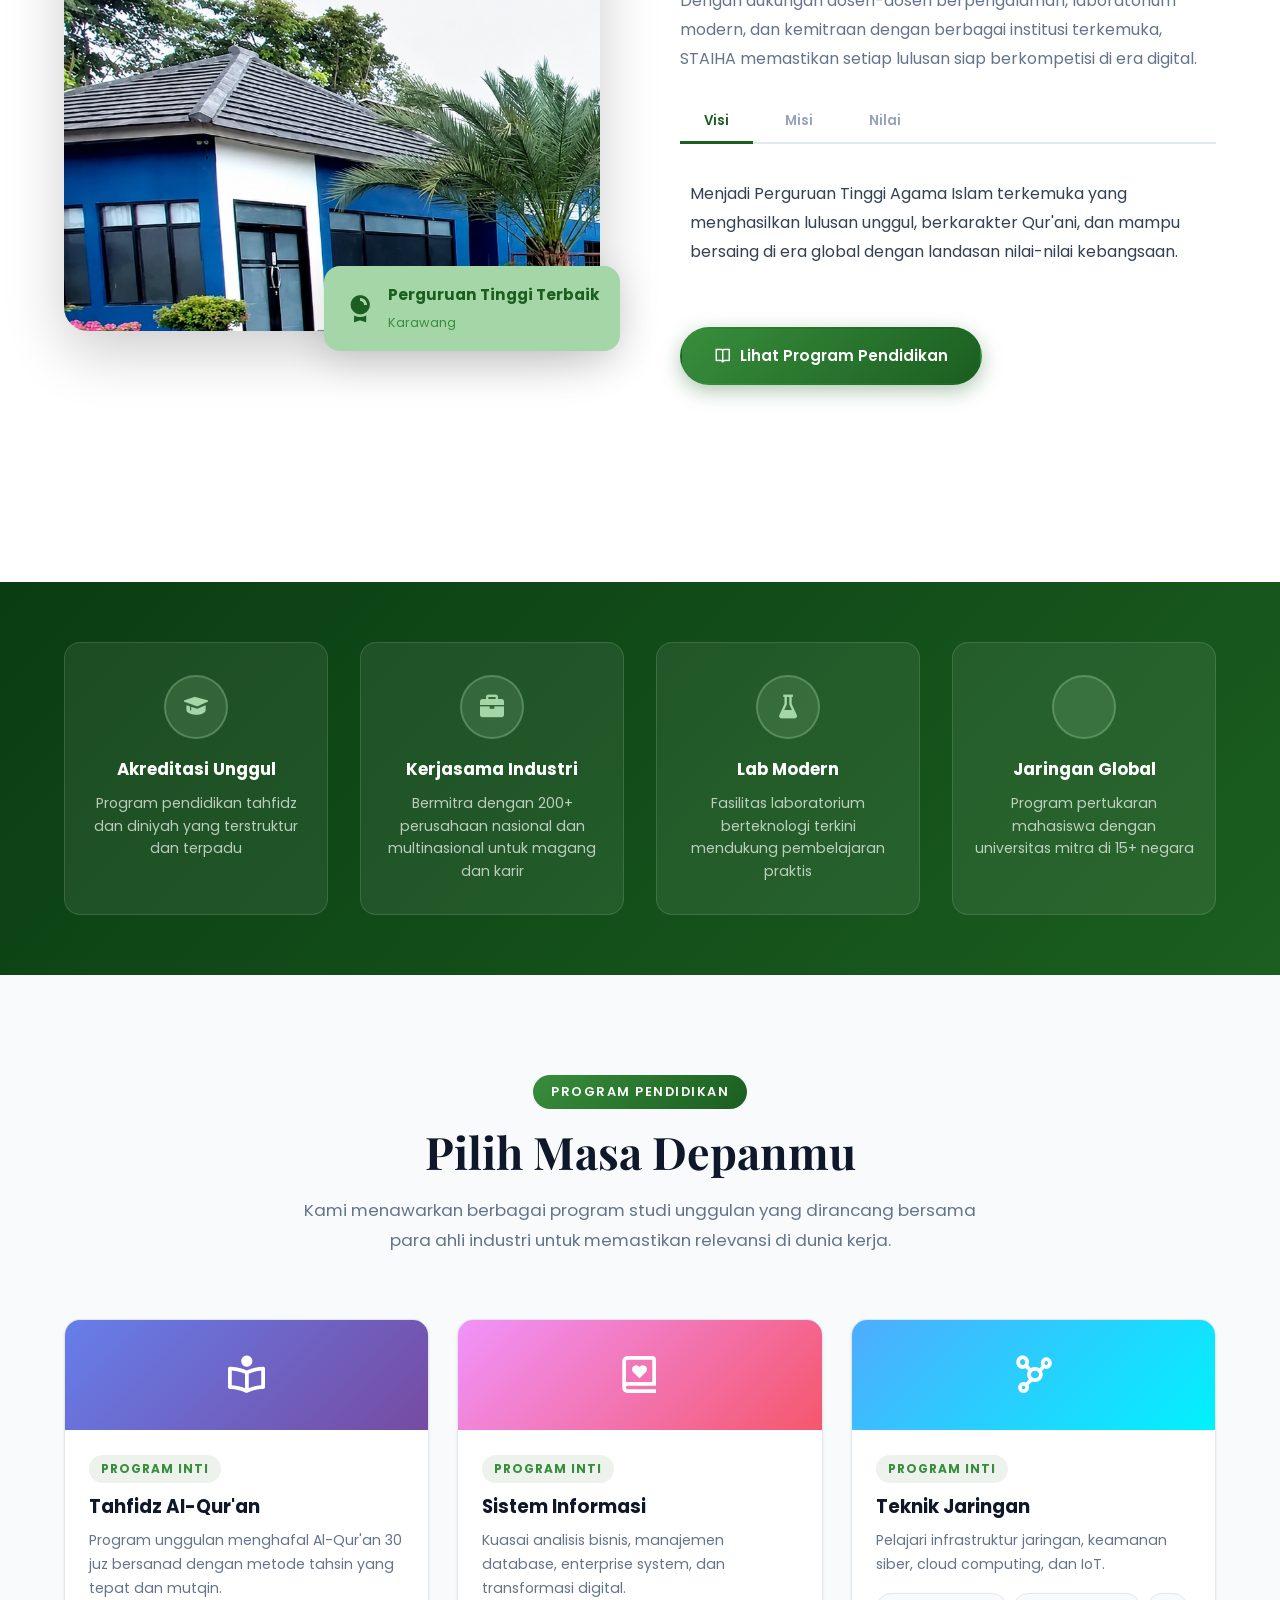
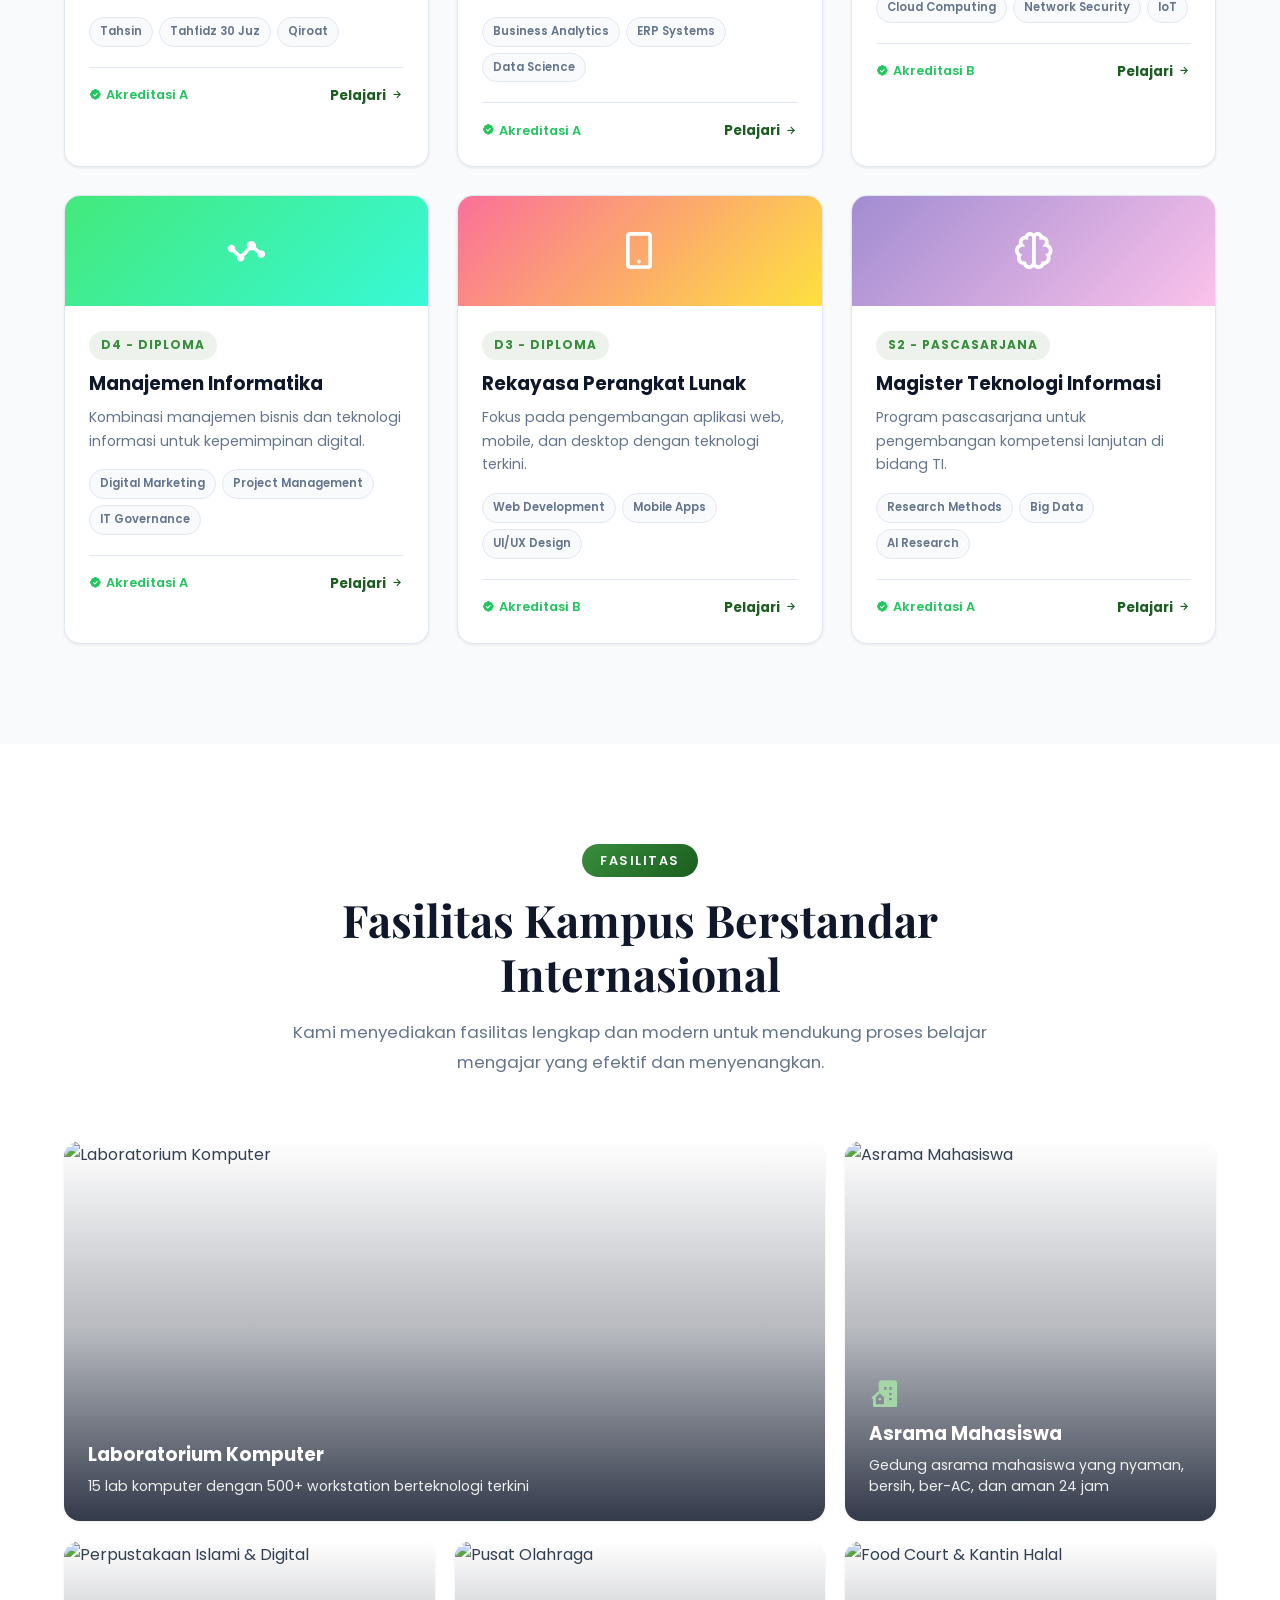
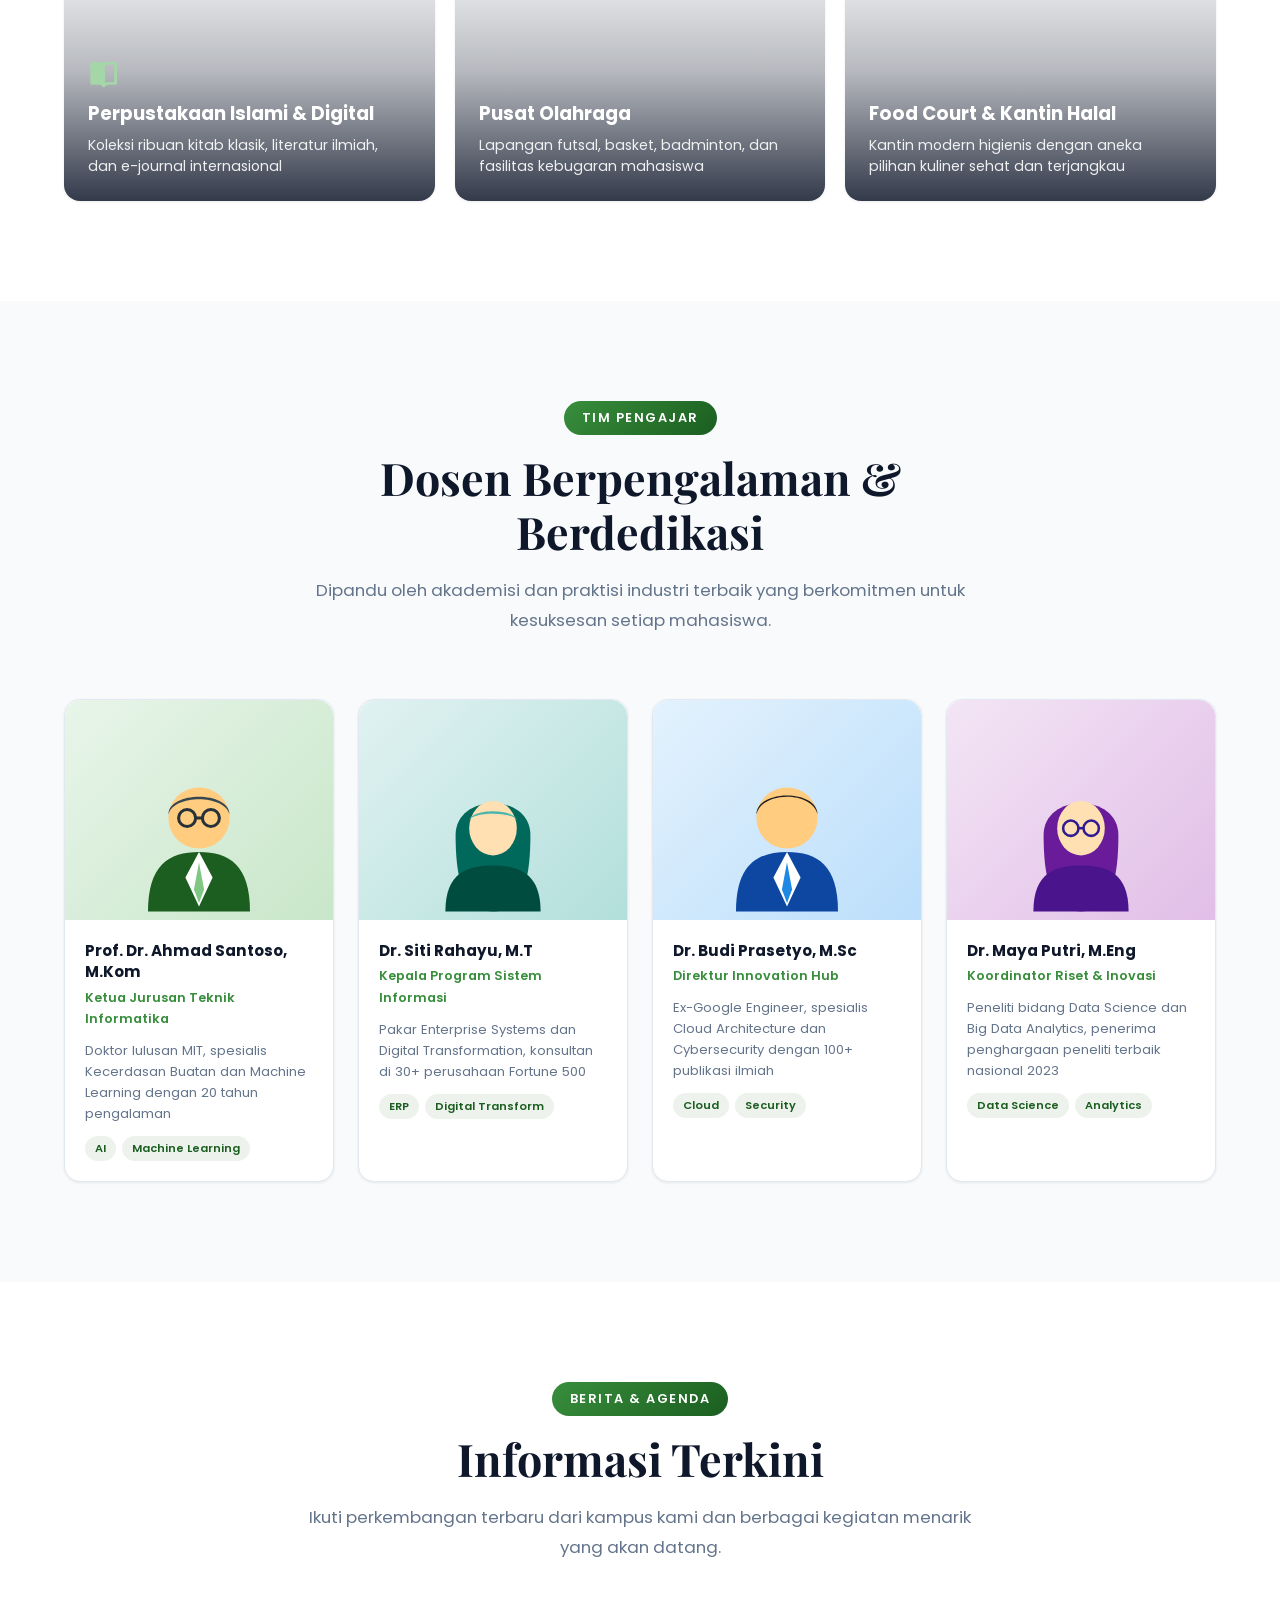
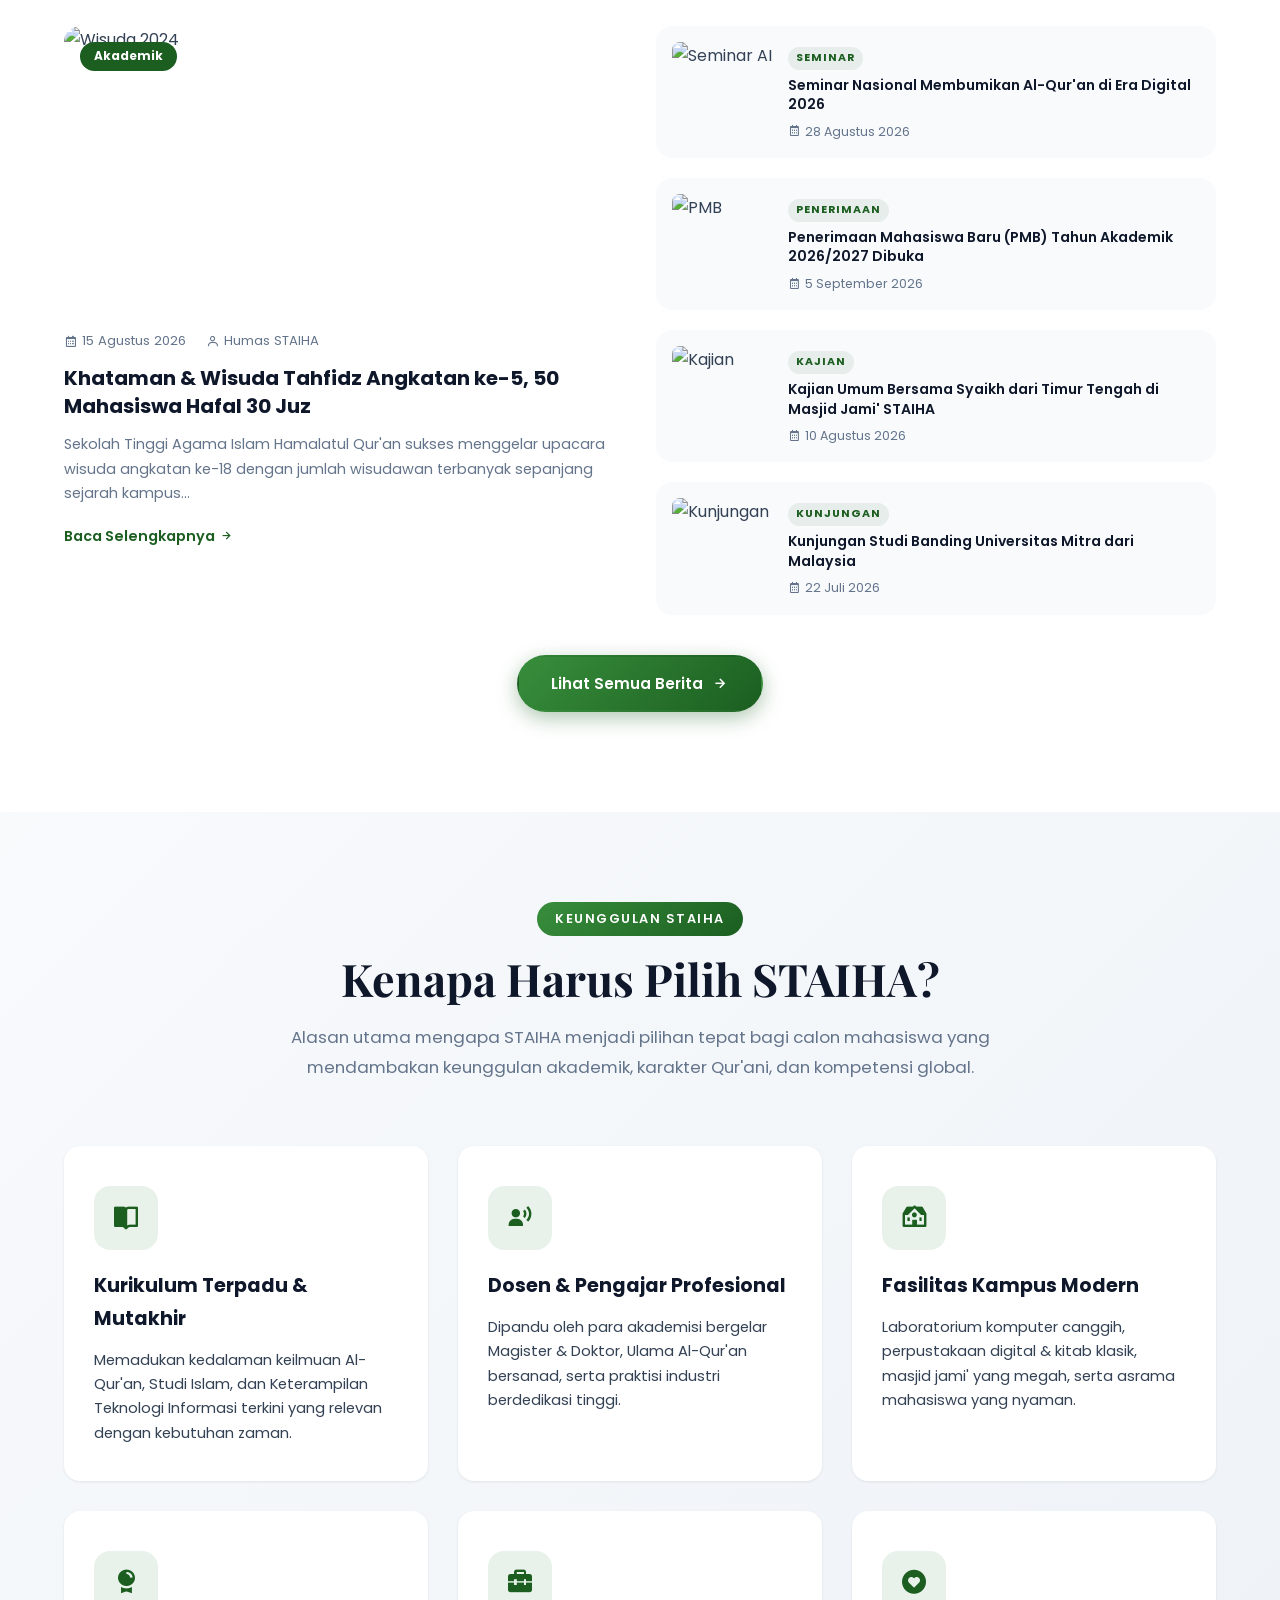
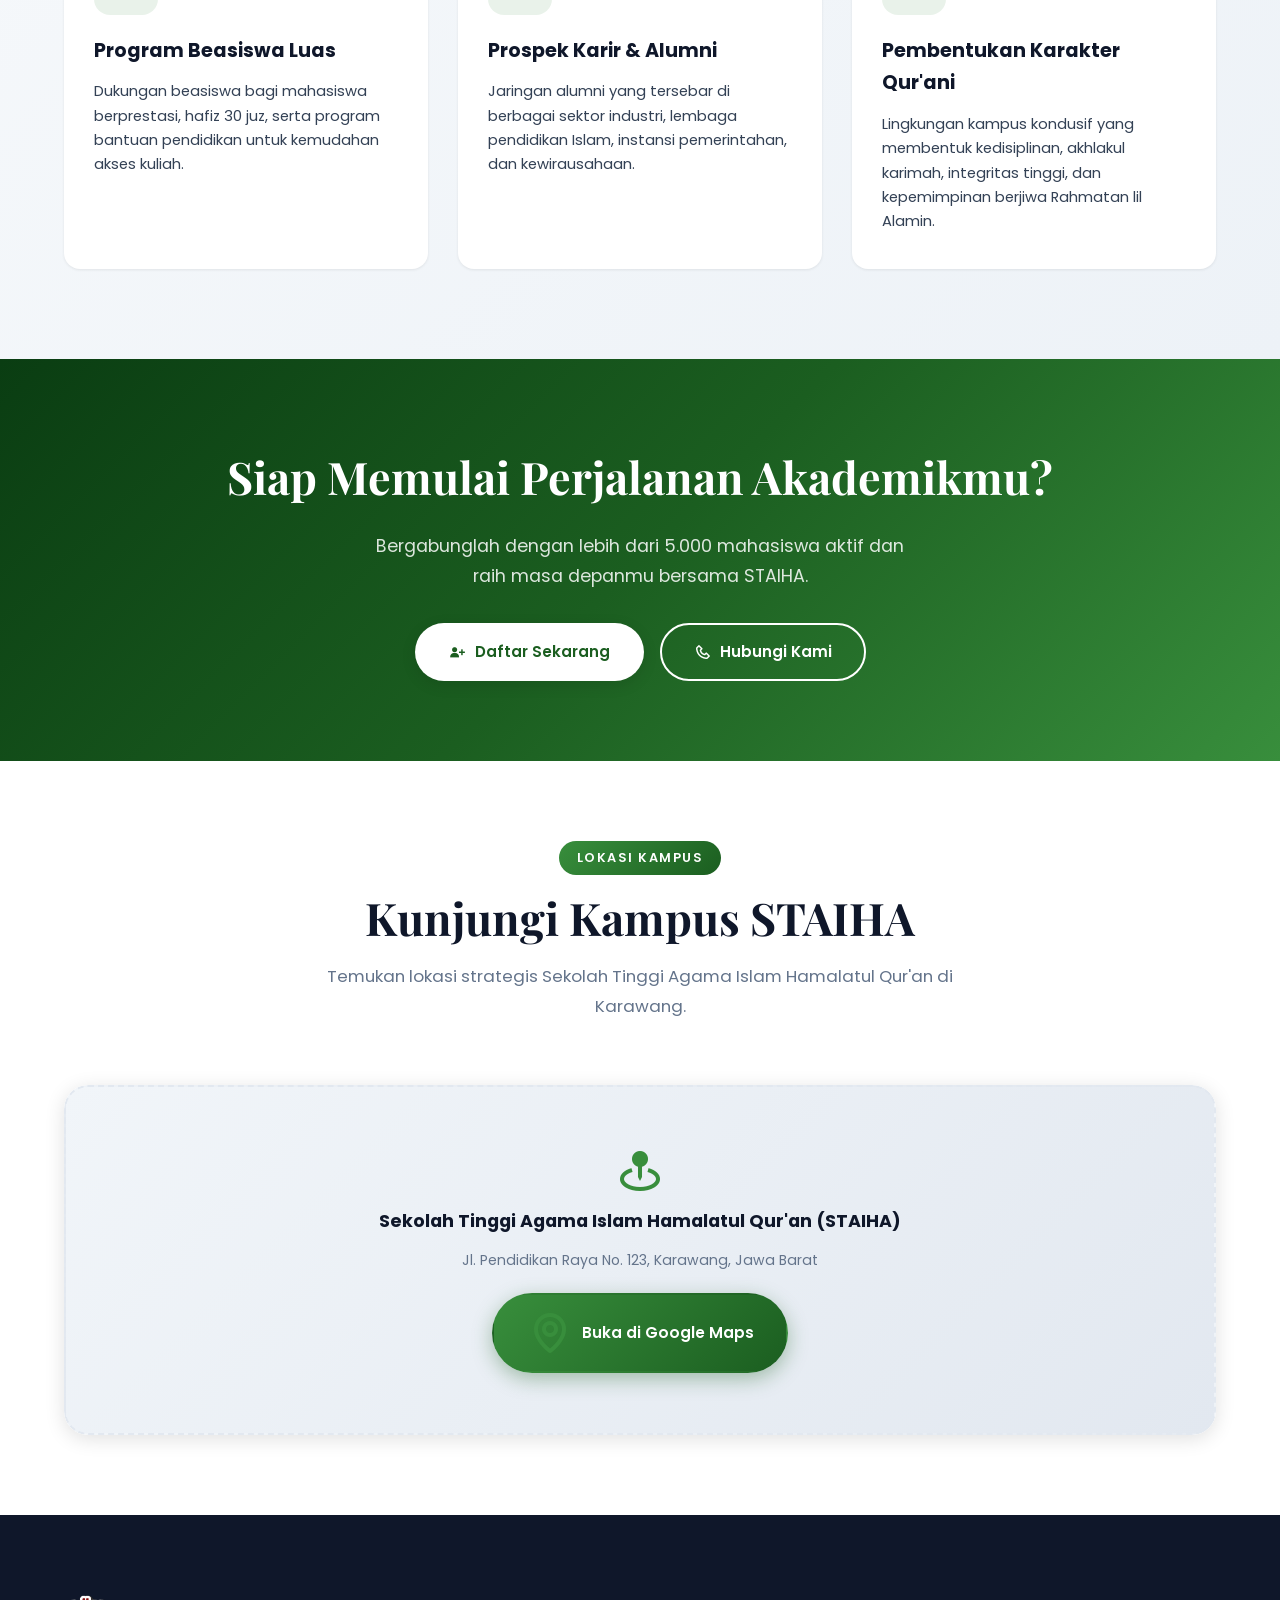
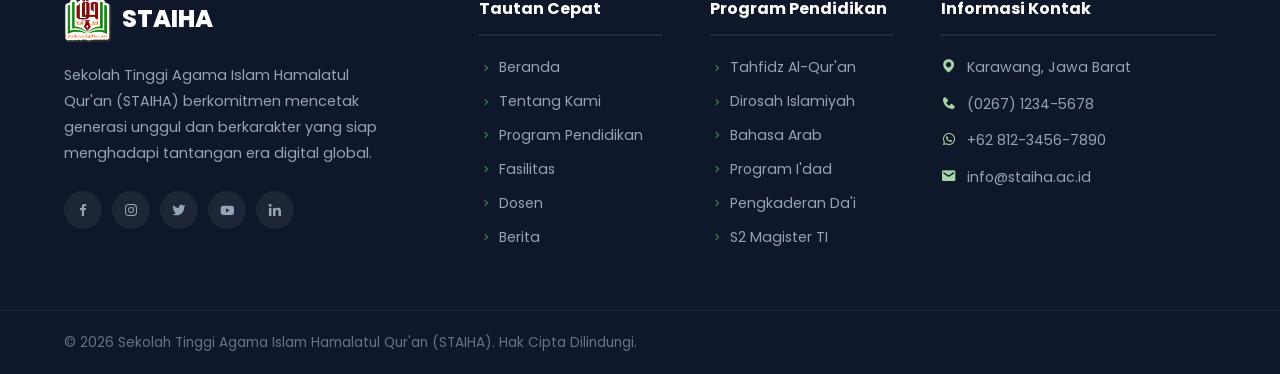
==== commit f33ea567: "Update STAIHA website: new subpages, dynamic news detail, clean vector avatars, interactive contact " ====
--- a/index.html
+++ b/index.html
@@ -3,8 +3,8 @@
 <head>
     <meta charset="UTF-8">
     <meta name="viewport" content="width=device-width, initial-scale=1.0">
-    <meta name="description" content="Ma'had Hamalatul Qur'an - Mencetak Generasi Unggul, Berkarakter, dan Berdaya Saing Global">
-    <title>MHQ - Ma'had Hamalatul Qur'an</title>
+    <meta name="description" content="STAIHA - Sekolah Tinggi Agama Islam Hamalatul Qur'an Mencetak Generasi Unggul, Berkarakter, dan Berdaya Saing Global">
+    <title>STAIHA - Sekolah Tinggi Agama Islam Hamalatul Qur'an</title>
 
     <!-- Google Fonts -->
     <link rel="preconnect" href="https://fonts.googleapis.com">
@@ -24,22 +24,20 @@
         <div class="container nav-container">
             <a href="#home" class="logo">
                 <div class="logo-icon">
-                    <img src="img/logo-clean.png" alt="Logo MHQ" class="logo-img">
+                    <img src="img/logo-clean.png" alt="Logo STAIHA" class="logo-img">
                 </div>
                 <div class="logo-text">
-                    <span class="logo-main">MHQ</span>
-                    <span class="logo-sub">Ma'had Hamalatul Qur'an</span>
+                    <span class="logo-main">STAIHA</span>
+                    <span class="logo-sub">Sekolah Tinggi Agama Islam Hamalatul Qur'an</span>
                 </div>
             </a>
 
             <ul class="nav-menu" id="navMenu">
                 <li><a href="#home" class="nav-link active">Beranda</a></li>
-                <li><a href="#about" class="nav-link">Tentang Kami</a></li>
-                <li><a href="#programs" class="nav-link">Program Pendidikan</a></li>
-                <li><a href="#facilities" class="nav-link">Fasilitas</a></li>
-                <li><a href="#faculty" class="nav-link">Dosen</a></li>
-                <li><a href="#news" class="nav-link">Berita</a></li>
-                <li><a href="#contact" class="nav-link">Kontak</a></li>
+                <li><a href="about.html" class="nav-link">Tentang Kami</a></li>
+                <li><a href="program.html" class="nav-link">Program Pendidikan</a></li>
+                <li><a href="berita.html" class="nav-link">Berita</a></li>
+                <li><a href="kontak.html" class="nav-link">Kontak</a></li>
                 <li><a href="daftar.html" class="nav-btn">Daftar Sekarang</a></li>
             </ul>
 
@@ -67,16 +65,16 @@
                 Menjadikan Generasi Muslim yang siap menjadi Khalifatullah Fil Ardl yang Abdillah dan Rahmatan lil Alamin dan Berakhlakul Karimah.
             </p>
             <div class="hero-buttons animate-fade-up">
-                <a href="daftar.html" class="btn btn-primary">
+                <a href="about.html" class="btn btn-primary">
+                    <i class='bx bx-info-circle'></i> Tentang Kami
+                </a>
+                <a href="daftar.html" class="btn btn-outline">
                     <i class='bx bxs-user-plus'></i> Daftar Sekarang
                 </a>
-                <a href="#about" class="btn btn-outline">
-                    <i class='bx bx-play-circle'></i> Pelajari Lebih Lanjut
-                </a>
-            </div>
-
-        </div>
-        <a href="#about" class="scroll-down">
+            </div>
+
+        </div>
+        <a href="about.html" class="scroll-down">
             <i class='bx bx-chevron-down'></i>
         </a>
     </section>
@@ -86,18 +84,18 @@
         <div class="container">
             <div class="section-header">
                 <span class="section-tag">Tentang Kami</span>
-                <h2 class="section-title">Mengenal Ma'had Hamalatul Qur'an</h2>
-                <p class="section-desc">Ma'had Hamalatul Qur'an hadir sebagai pondok pesantren tahfidz yang berkomitmen mencetak generasi penghafal Al-Qur'an berakhlak mulia dan berwawasan luas.</p>
+                <h2 class="section-title">Mengenal Sekolah Tinggi Agama Islam Hamalatul Qur'an</h2>
+                <p class="section-desc">Sekolah Tinggi Agama Islam Hamalatul Qur'an (STAIHA) hadir sebagai Perguruan Tinggi Agama Islam yang berkomitmen mencetak generasi mahasiswa unggul, berakhlak mulia, dan berwawasan luas.</p>
             </div>
 
             <div class="about-grid">
                 <div class="about-image animate-left">
                     <div class="about-img-wrapper">
-                        <img src="img/about-img.jpg" alt="Bangunan Ma'had" loading="lazy">
+                        <img src="img/about-img.jpg" alt="Bangunan Kampus STAIHA" loading="lazy">
                         <div class="about-img-badge">
                             <i class='bx bxs-award'></i>
                             <div>
-                                <strong>Pesantren Terbaik</strong>
+                                <strong>Perguruan Tinggi Terbaik</strong>
                                 <span>Karawang</span>
                             </div>
                         </div>
@@ -105,8 +103,8 @@
                 </div>
                 <div class="about-content animate-right">
                     <h3>Membangun Fondasi Pendidikan Berkualitas Tinggi</h3>
-                    <p>Ma'had Hamalatul Qur'an (MHQ) adalah perguruan tinggi swasta terkemuka yang berfokus pada bidang teknologi informasi dan komunikasi. Kami berkomitmen untuk menyediakan pendidikan yang inovatif, relevan, dan berorientasi pada kebutuhan industri global.</p>
-                    <p>Dengan dukungan lebih dari 150 dosen berpengalaman, laboratorium berteknologi tinggi, dan kemitraan dengan ratusan perusahaan terkemuka, MHQ memastikan setiap lulusan siap berkompetisi di era digital.</p>
+                    <p>Sekolah Tinggi Agama Islam Hamalatul Qur'an (STAIHA) adalah perguruan tinggi terkemuka yang memadukan keilmuan Al-Qur'an, Studi Islam, dan Teknologi Informasi. Kami berkomitmen untuk menyediakan pendidikan yang inovatif, relevan, dan berorientasi pada kebutuhan global.</p>
+                    <p>Dengan dukungan dosen-dosen berpengalaman, laboratorium modern, dan kemitraan dengan berbagai institusi terkemuka, STAIHA memastikan setiap lulusan siap berkompetisi di era digital.</p>
 
                     <div class="about-tabs">
                         <button class="tab-btn active" data-tab="visi">Visi</button>
@@ -114,14 +112,14 @@
                         <button class="tab-btn" data-tab="nilai">Nilai</button>
                     </div>
                     <div class="tab-content active" id="tab-visi">
-                        <p><i class='bx bxs-target-lock'></i> Menjadi Sekolah Tinggi Teknologi terkemuka di Asia Tenggara yang menghasilkan lulusan unggul, berkarakter, dan mampu bersaing di era global dengan landasan nilai-nilai kebangsaan.</p>
+                        <p><i class='bx bxs-target-lock'></i> Menjadi Perguruan Tinggi Agama Islam terkemuka yang menghasilkan lulusan unggul, berkarakter Qur'ani, dan mampu bersaing di era global dengan landasan nilai-nilai kebangsaan.</p>
                     </div>
                     <div class="tab-content" id="tab-misi">
                         <ul>
-                            <li><i class='bx bx-check-circle'></i> Menyelenggarakan pendidikan tinggi teknologi berkualitas dan relevan</li>
-                            <li><i class='bx bx-check-circle'></i> Mengembangkan penelitian inovatif berbasis kebutuhan industri</li>
+                            <li><i class='bx bx-check-circle'></i> Menyelenggarakan pendidikan tinggi berkualitas dan relevan</li>
+                            <li><i class='bx bx-check-circle'></i> Mengembangkan penelitian inovatif berbasis keilmuan Islam dan sains</li>
                             <li><i class='bx bx-check-circle'></i> Melaksanakan pengabdian masyarakat yang bermanfaat</li>
-                            <li><i class='bx bx-check-circle'></i> Membangun kemitraan strategis dengan industri dan pemerintah</li>
+                            <li><i class='bx bx-check-circle'></i> Membangun kemitraan strategis nasional dan internasional</li>
                         </ul>
                     </div>
                     <div class="tab-content" id="tab-nilai">
@@ -133,7 +131,7 @@
                         </div>
                     </div>
 
-                    <a href="#programs" class="btn btn-primary mt-2">
+                    <a href="program.html" class="btn btn-primary mt-2">
                         <i class='bx bx-book-open'></i> Lihat Program Pendidikan
                     </a>
                 </div>
@@ -198,7 +196,7 @@
                         </div>
                         <div class="program-footer">
                             <span class="accredited"><i class='bx bxs-badge-check'></i> Akreditasi A</span>
-                            <a href="#contact" class="prog-link">Pelajari <i class='bx bx-right-arrow-alt'></i></a>
+                            <a href="program.html#tahfidz" class="prog-link">Pelajari <i class='bx bx-right-arrow-alt'></i></a>
                         </div>
                     </div>
                 </div>
@@ -218,7 +216,7 @@
                         </div>
                         <div class="program-footer">
                             <span class="accredited"><i class='bx bxs-badge-check'></i> Akreditasi A</span>
-                            <a href="#contact" class="prog-link">Pelajari <i class='bx bx-right-arrow-alt'></i></a>
+                            <a href="program.html#sistem-informasi" class="prog-link">Pelajari <i class='bx bx-right-arrow-alt'></i></a>
                         </div>
                     </div>
                 </div>
@@ -238,7 +236,7 @@
                         </div>
                         <div class="program-footer">
                             <span class="accredited"><i class='bx bxs-badge-check'></i> Akreditasi B</span>
-                            <a href="#contact" class="prog-link">Pelajari <i class='bx bx-right-arrow-alt'></i></a>
+                            <a href="program.html#teknik-jaringan" class="prog-link">Pelajari <i class='bx bx-right-arrow-alt'></i></a>
                         </div>
                     </div>
                 </div>
@@ -258,7 +256,7 @@
                         </div>
                         <div class="program-footer">
                             <span class="accredited"><i class='bx bxs-badge-check'></i> Akreditasi A</span>
-                            <a href="#contact" class="prog-link">Pelajari <i class='bx bx-right-arrow-alt'></i></a>
+                            <a href="program.html#manajemen-informatika" class="prog-link">Pelajari <i class='bx bx-right-arrow-alt'></i></a>
                         </div>
                     </div>
                 </div>
@@ -278,7 +276,7 @@
                         </div>
                         <div class="program-footer">
                             <span class="accredited"><i class='bx bxs-badge-check'></i> Akreditasi B</span>
-                            <a href="#contact" class="prog-link">Pelajari <i class='bx bx-right-arrow-alt'></i></a>
+                            <a href="program.html#rekayasa-perangkat-lunak" class="prog-link">Pelajari <i class='bx bx-right-arrow-alt'></i></a>
                         </div>
                     </div>
                 </div>
@@ -298,7 +296,7 @@
                         </div>
                         <div class="program-footer">
                             <span class="accredited"><i class='bx bxs-badge-check'></i> Akreditasi A</span>
-                            <a href="#contact" class="prog-link">Pelajari <i class='bx bx-right-arrow-alt'></i></a>
+                            <a href="program.html#magister-ti" class="prog-link">Pelajari <i class='bx bx-right-arrow-alt'></i></a>
                         </div>
                     </div>
                 </div>
@@ -325,35 +323,35 @@
                     </div>
                 </div>
                 <div class="facility-card animate-up" style="animation-delay:0.1s">
-                    <img src="https://images.unsplash.com/photo-1507003211169-0a1dd7228f2d?w=400&h=300&fit=crop" alt="Perpustakaan" loading="lazy">
+                    <img src="https://images.unsplash.com/photo-1555854877-bab0e564b8d5?w=800&h=600&fit=crop" alt="Asrama Mahasiswa" loading="lazy">
                     <div class="facility-overlay">
-                        <i class='bx bxs-book-reader'></i>
-                        <h4>Asrama Santri</h4>
-                        <p>50.000+ koleksi buku dan akses e-journal internasional</p>
+                        <i class='bx bxs-building-house'></i>
+                        <h4>Asrama Mahasiswa</h4>
+                        <p>Gedung asrama mahasiswa yang nyaman, bersih, ber-AC, dan aman 24 jam</p>
                     </div>
                 </div>
                 <div class="facility-card animate-up" style="animation-delay:0.2s">
-                    <img src="https://images.unsplash.com/photo-1571902943202-507ec2618e8f?w=400&h=300&fit=crop" alt="Pusat Olahraga" loading="lazy">
+                    <img src="https://images.unsplash.com/photo-1521587760476-6c12a4b040da?w=600&h=450&fit=crop" alt="Perpustakaan Islami & Digital" loading="lazy">
+                    <div class="facility-overlay">
+                        <i class='bx bxs-book-open'></i>
+                        <h4>Perpustakaan Islami & Digital</h4>
+                        <p>Koleksi ribuan kitab klasik, literatur ilmiah, dan e-journal internasional</p>
+                    </div>
+                </div>
+                <div class="facility-card animate-up" style="animation-delay:0.3s">
+                    <img src="https://images.unsplash.com/photo-1571902943202-507ec2618e8f?w=600&h=450&fit=crop" alt="Pusat Olahraga" loading="lazy">
                     <div class="facility-overlay">
                         <i class='bx bxs-dumbbell'></i>
                         <h4>Pusat Olahraga</h4>
-                        <p>Gym, lapangan basket, futsal, dan kolam renang olimpik</p>
-                    </div>
-                </div>
-                <div class="facility-card animate-up" style="animation-delay:0.3s">
-                    <img src="https://images.unsplash.com/photo-1588196749597-9ff075ee6b5b?w=400&h=300&fit=crop" alt="Ruang Inovasi" loading="lazy">
-                    <div class="facility-overlay">
-                        <i class='bx bxs-book-reader'></i>
-                        <h4>Perpustakaan Islami</h4>
-                        <p>Koleksi ribuan kitab salaf, buku agama, dan area baca yang tenang</p>
+                        <p>Lapangan futsal, basket, badminton, dan fasilitas kebugaran mahasiswa</p>
                     </div>
                 </div>
                 <div class="facility-card animate-up" style="animation-delay:0.4s">
-                    <img src="https://images.unsplash.com/photo-1567521464027-f127ff144326?w=400&h=300&fit=crop" alt="Kantin" loading="lazy">
+                    <img src="https://images.unsplash.com/photo-1567521464027-f127ff144326?w=600&h=450&fit=crop" alt="Food Court & Kantin Halal" loading="lazy">
                     <div class="facility-overlay">
                         <i class='bx bxs-restaurant'></i>
-                        <h4>Food Court</h4>
-                        <p>Kantin modern dengan berbagai pilihan menu sehat dan terjangkau</p>
+                        <h4>Food Court & Kantin Halal</h4>
+                        <p>Kantin modern higienis dengan aneka pilihan kuliner sehat dan terjangkau</p>
                     </div>
                 </div>
             </div>
@@ -372,7 +370,18 @@
             <div class="faculty-grid">
                 <div class="faculty-card animate-up">
                     <div class="faculty-img">
-                        <img src="https://images.unsplash.com/photo-1560250097-0b93528c311a?w=300&h=300&fit=crop&crop=face" alt="Prof. Dr. Ahmad Santoso" loading="lazy">
+                        <div class="faculty-avatar-container" style="background: linear-gradient(135deg, #e8f5e9, #c8e6c9);">
+                            <svg viewBox="0 0 100 100" class="faculty-avatar-svg">
+                                <path d="M 20 95 C 20 68, 32 60, 50 60 C 68 60, 80 68, 80 95 Z" fill="#1b5e20"/>
+                                <polygon points="50,60 42,75 50,92 58,75" fill="#ffffff"/>
+                                <polygon points="50,66 53,82 50,90 47,82" fill="#81c784"/>
+                                <circle cx="50" cy="40" r="18" fill="#ffcc80"/>
+                                <path d="M 32 38 C 32 24, 68 24, 68 38 C 65 26, 35 26, 32 38 Z" fill="#37474f"/>
+                                <circle cx="43" cy="40" r="5" fill="none" stroke="#263238" stroke-width="1.8"/>
+                                <circle cx="57" cy="40" r="5" fill="none" stroke="#263238" stroke-width="1.8"/>
+                                <line x1="48" y1="40" x2="52" y2="40" stroke="#263238" stroke-width="1.8"/>
+                            </svg>
+                        </div>
                         <div class="faculty-social">
                             <a href="#"><i class='bx bxl-linkedin'></i></a>
                             <a href="#"><i class='bx bx-envelope'></i></a>
@@ -390,7 +399,14 @@
 
                 <div class="faculty-card animate-up" style="animation-delay:0.1s">
                     <div class="faculty-img">
-                        <img src="https://images.unsplash.com/photo-1573496359142-b8d87734a5a2?w=300&h=300&fit=crop&crop=face" alt="Dr. Siti Rahayu" loading="lazy">
+                        <div class="faculty-avatar-container" style="background: linear-gradient(135deg, #e0f2f1, #b2dfdb);">
+                            <svg viewBox="0 0 100 100" class="faculty-avatar-svg">
+                                <path d="M 28 50 C 28 25, 72 25, 72 50 C 72 75, 68 95, 50 95 C 32 95, 28 75, 28 50 Z" fill="#00695c"/>
+                                <ellipse cx="50" cy="46" rx="14" ry="16" fill="#ffe0b2"/>
+                                <path d="M 22 95 C 22 72, 35 68, 50 68 C 65 68, 78 72, 78 95 Z" fill="#004d40"/>
+                                <path d="M 36 42 C 36 34, 64 34, 64 42 C 64 36, 36 36, 36 42 Z" fill="#4db6ac"/>
+                            </svg>
+                        </div>
                         <div class="faculty-social">
                             <a href="#"><i class='bx bxl-linkedin'></i></a>
                             <a href="#"><i class='bx bx-envelope'></i></a>
@@ -408,7 +424,15 @@
 
                 <div class="faculty-card animate-up" style="animation-delay:0.2s">
                     <div class="faculty-img">
-                        <img src="https://images.unsplash.com/photo-1472099645785-5658abf4ff4e?w=300&h=300&fit=crop&crop=face" alt="Dr. Budi Prasetyo" loading="lazy">
+                        <div class="faculty-avatar-container" style="background: linear-gradient(135deg, #e3f2fd, #bbdefb);">
+                            <svg viewBox="0 0 100 100" class="faculty-avatar-svg">
+                                <path d="M 20 95 C 20 68, 32 60, 50 60 C 68 60, 80 68, 80 95 Z" fill="#0d47a1"/>
+                                <polygon points="50,60 42,75 50,92 58,75" fill="#ffffff"/>
+                                <polygon points="50,66 53,82 50,90 47,82" fill="#1e88e5"/>
+                                <circle cx="50" cy="40" r="18" fill="#ffcc80"/>
+                                <path d="M 32 38 C 32 23, 68 23, 68 38 C 65 24, 35 24, 32 38 Z" fill="#212121"/>
+                            </svg>
+                        </div>
                         <div class="faculty-social">
                             <a href="#"><i class='bx bxl-linkedin'></i></a>
                             <a href="#"><i class='bx bx-envelope'></i></a>
@@ -426,7 +450,16 @@
 
                 <div class="faculty-card animate-up" style="animation-delay:0.3s">
                     <div class="faculty-img">
-                        <img src="https://images.unsplash.com/photo-1580489944761-15a19d654956?w=300&h=300&fit=crop&crop=face" alt="Dr. Maya Putri" loading="lazy">
+                        <div class="faculty-avatar-container" style="background: linear-gradient(135deg, #f3e5f5, #e1bee7);">
+                            <svg viewBox="0 0 100 100" class="faculty-avatar-svg">
+                                <path d="M 28 50 C 28 25, 72 25, 72 50 C 72 75, 68 95, 50 95 C 32 95, 28 75, 28 50 Z" fill="#6a1b9a"/>
+                                <ellipse cx="50" cy="46" rx="14" ry="16" fill="#ffe0b2"/>
+                                <path d="M 22 95 C 22 72, 35 68, 50 68 C 65 68, 78 72, 78 95 Z" fill="#4a148c"/>
+                                <circle cx="44" cy="46" r="4.5" fill="none" stroke="#311b92" stroke-width="1.5"/>
+                                <circle cx="56" cy="46" r="4.5" fill="none" stroke="#311b92" stroke-width="1.5"/>
+                                <line x1="48.5" y1="46" x2="51.5" y2="46" stroke="#311b92" stroke-width="1.5"/>
+                            </svg>
+                        </div>
                         <div class="faculty-social">
                             <a href="#"><i class='bx bxl-linkedin'></i></a>
                             <a href="#"><i class='bx bx-envelope'></i></a>
@@ -463,122 +496,115 @@
                     <div class="news-body">
                         <div class="news-meta">
                             <span><i class='bx bx-calendar'></i> 15 Agustus 2026</span>
-                            <span><i class='bx bx-user'></i> Humas MHQ</span>
-                        </div>
-                        <h3>Khataman & Wisuda Tahfidz Angkatan ke-5, 50 Santri Hafal 30 Juz</h3>
-                        <p>Ma'had Hamalatul Qur'an sukses menggelar upacara wisuda angkatan ke-18 dengan jumlah wisudawan terbanyak sepanjang sejarah kampus...</p>
-                        <a href="#" class="read-more">Baca Selengkapnya <i class='bx bx-right-arrow-alt'></i></a>
+                            <span><i class='bx bx-user'></i> Humas STAIHA</span>
+                        </div>
+                        <h3>Khataman & Wisuda Tahfidz Angkatan ke-5, 50 Mahasiswa Hafal 30 Juz</h3>
+                        <p>Sekolah Tinggi Agama Islam Hamalatul Qur'an sukses menggelar upacara wisuda angkatan ke-18 dengan jumlah wisudawan terbanyak sepanjang sejarah kampus...</p>
+                        <a href="berita-detail.html?id=1" class="read-more">Baca Selengkapnya <i class='bx bx-right-arrow-alt'></i></a>
                     </div>
                 </article>
 
                 <div class="news-side animate-right">
                     <article class="news-small">
-                        <img src="https://images.unsplash.com/photo-1531482615713-2afd69097998?w=200&h=130&fit=crop" alt="Seminar AI" loading="lazy">
+                        <a href="berita-detail.html?id=2"><img src="https://images.unsplash.com/photo-1531482615713-2afd69097998?w=200&h=130&fit=crop" alt="Seminar AI" loading="lazy"></a>
                         <div>
                             <span class="news-cat-sm">Seminar</span>
-                            <h4>Seminar Nasional AI & Future Technology 2026</h4>
+                            <h4><a href="berita-detail.html?id=2">Seminar Nasional Membumikan Al-Qur'an di Era Digital 2026</a></h4>
                             <span class="news-date"><i class='bx bx-calendar'></i> 28 Agustus 2026</span>
                         </div>
                     </article>
 
                     <article class="news-small">
-                        <img src="https://images.unsplash.com/photo-1515187029135-18ee286d815b?w=200&h=130&fit=crop" alt="Hackathon" loading="lazy">
-                        <div>
-                            <span class="news-cat-sm">Kompetisi</span>
-                            <h4>Penerimaan Santri Baru Tahun Ajaran 2026/2027 Resmi Dibuka</h4>
-                            <span class="news-date"><i class='bx bx-calendar'></i> 5 September 2026</span>
-                        </div>
-                    </article>
-
-                    <article class="news-small">
-                        <img src="https://images.unsplash.com/photo-1522202176988-66273c2fd55f?w=200&h=130&fit=crop" alt="Penerimaan Mahasiswa" loading="lazy">
+                        <a href="berita-detail.html?id=3"><img src="https://images.unsplash.com/photo-1515187029135-18ee286d815b?w=200&h=130&fit=crop" alt="PMB" loading="lazy"></a>
                         <div>
                             <span class="news-cat-sm">Penerimaan</span>
-                            <h4>Penerimaan Mahasiswa Baru Tahun Akademik 2026/2027 Dibuka</h4>
-                            <span class="news-date"><i class='bx bx-calendar'></i> 1 September 2026</span>
+                            <h4><a href="berita-detail.html?id=3">Penerimaan Mahasiswa Baru (PMB) Tahun Akademik 2026/2027 Dibuka</a></h4>
+                            <span class="news-date"><i class='bx bx-calendar'></i> 5 September 2026</span>
                         </div>
                     </article>
 
                     <article class="news-small">
-                        <img src="https://images.unsplash.com/photo-1560439514-4e9645039924?w=200&h=130&fit=crop" alt="Partnership" loading="lazy">
+                        <a href="berita-detail.html?id=4"><img src="https://images.unsplash.com/photo-1560439514-4e9645039924?w=200&h=130&fit=crop" alt="Kajian" loading="lazy"></a>
                         <div>
-                            <span class="news-cat-sm">Kemitraan</span>
-                            <h4>Kajian Umum Bersama Syaikh dari Timur Tengah di Masjid Jami' MHQ</h4>
+                            <span class="news-cat-sm">Kajian</span>
+                            <h4><a href="berita-detail.html?id=4">Kajian Umum Bersama Syaikh dari Timur Tengah di Masjid Jami' STAIHA</a></h4>
                             <span class="news-date"><i class='bx bx-calendar'></i> 10 Agustus 2026</span>
                         </div>
                     </article>
-                </div>
-            </div>
-        </div>
-    </section>
-
-    <!-- ===================== TESTIMONI ===================== -->
-    <section class="testimonials section">
+
+                    <article class="news-small">
+                        <a href="berita-detail.html?id=5"><img src="https://images.unsplash.com/photo-1577563908411-5077b6dc7624?w=200&h=130&fit=crop" alt="Kunjungan" loading="lazy"></a>
+                        <div>
+                            <span class="news-cat-sm">Kunjungan</span>
+                            <h4><a href="berita-detail.html?id=5">Kunjungan Studi Banding Universitas Mitra dari Malaysia</a></h4>
+                            <span class="news-date"><i class='bx bx-calendar'></i> 22 Juli 2026</span>
+                        </div>
+                    </article>
+                </div>
+            </div>
+
+            <div class="news-action animate-fade-up" style="text-align: center; margin-top: 40px;">
+                <a href="berita.html" class="btn btn-primary">Lihat Semua Berita <i class='bx bx-right-arrow-alt'></i></a>
+            </div>
+        </div>
+    </section>
+
+    <!-- ===================== KENAPA PILIH KAMI ===================== -->
+    <section class="why-us section" id="why-us">
         <div class="container">
             <div class="section-header">
-                <span class="section-tag">Testimoni</span>
-                <h2 class="section-title">Apa Kata Mereka?</h2>
-                <p class="section-desc">Dengarkan cerita sukses dari para alumni dan mahasiswa kami yang telah membuktikan kualitas pendidikan MHQ.</p>
-            </div>
-
-            <div class="testimonials-wrapper">
-                <div class="testimonials-slider" id="testimonialSlider">
-                    <div class="testimonial-card">
-                        <div class="testimonial-quote"><i class='bx bxs-quote-alt-left'></i></div>
-                        <p>"MHQ mengubah hidup saya sepenuhnya. Kurikulum yang up-to-date dan dosen berpengalaman membuat saya siap menghadapi dunia kerja. Kini saya bekerja sebagai Software Engineer di Google Singapore."</p>
-                        <div class="testimonial-author">
-                            <img src="https://images.unsplash.com/photo-1507003211169-0a1dd7228f2d?w=80&h=80&fit=crop&crop=face" alt="Alumni">
-                            <div>
-                                <strong>Rizky Firmansyah</strong>
-                                <span>Software Engineer @ Google Singapore</span>
-                                <span>Alumni Angkatan 3</span>
-                            </div>
-                        </div>
-                        <div class="stars">
-                            <i class='bx bxs-star'></i><i class='bx bxs-star'></i><i class='bx bxs-star'></i><i class='bx bxs-star'></i><i class='bx bxs-star'></i>
-                        </div>
-                    </div>
-
-                    <div class="testimonial-card">
-                        <div class="testimonial-quote"><i class='bx bxs-quote-alt-left'></i></div>
-                        <p>"Fasilitas kampus sangat lengkap dan modern. Lab komputer yang canggih membuat saya bisa belajar teknologi terbaru langsung di kampus. Program magang ke perusahaan top juga sangat membantu karir saya."</p>
-                        <div class="testimonial-author">
-                            <img src="https://images.unsplash.com/photo-1494790108377-be9c29b29330?w=80&h=80&fit=crop&crop=face" alt="Alumni">
-                            <div>
-                                <strong>Nurul Hidayah</strong>
-                                <span>Data Scientist @ Tokopedia</span>
-                                <span>Alumni Sistem Informasi 2021</span>
-                            </div>
-                        </div>
-                        <div class="stars">
-                            <i class='bx bxs-star'></i><i class='bx bxs-star'></i><i class='bx bxs-star'></i><i class='bx bxs-star'></i><i class='bx bxs-star'></i>
-                        </div>
-                    </div>
-
-                    <div class="testimonial-card">
-                        <div class="testimonial-quote"><i class='bx bxs-quote-alt-left'></i></div>
-                        <p>"Dosen-dosen di MHQ tidak hanya mengajar teori, tapi juga berbagi pengalaman nyata dari industri. Ini yang membuat lulusan MHQ selalu diminati perusahaan. Saya bangga bisa menjadi bagian dari keluarga MHQ."</p>
-                        <div class="testimonial-author">
-                            <img src="https://images.unsplash.com/photo-1500648767791-00dcc994a43e?w=80&h=80&fit=crop&crop=face" alt="Alumni">
-                            <div>
-                                <strong>Dimas Pratama</strong>
-                                <span>CTO @ Startup Unicorn Indonesia</span>
-                                <span>Alumni Teknik Informatika 2019</span>
-                            </div>
-                        </div>
-                        <div class="stars">
-                            <i class='bx bxs-star'></i><i class='bx bxs-star'></i><i class='bx bxs-star'></i><i class='bx bxs-star'></i><i class='bx bxs-star'></i>
-                        </div>
-                    </div>
-                </div>
-                <div class="testimonial-dots" id="testimonialDots">
-                    <button class="dot active" data-index="0"></button>
-                    <button class="dot" data-index="1"></button>
-                    <button class="dot" data-index="2"></button>
-                </div>
-                <div class="testimonial-nav">
-                    <button class="nav-prev" id="prevBtn"><i class='bx bx-chevron-left'></i></button>
-                    <button class="nav-next" id="nextBtn"><i class='bx bx-chevron-right'></i></button>
+                <span class="section-tag">Keunggulan STAIHA</span>
+                <h2 class="section-title">Kenapa Harus Pilih STAIHA?</h2>
+                <p class="section-desc">Alasan utama mengapa STAIHA menjadi pilihan tepat bagi calon mahasiswa yang mendambakan keunggulan akademik, karakter Qur'ani, dan kompetensi global.</p>
+            </div>
+
+            <div class="why-us-grid">
+                <div class="why-us-card animate-up">
+                    <div class="why-us-icon">
+                        <i class='bx bxs-book-open'></i>
+                    </div>
+                    <h3>Kurikulum Terpadu & Mutakhir</h3>
+                    <p>Memadukan kedalaman keilmuan Al-Qur'an, Studi Islam, dan Keterampilan Teknologi Informasi terkini yang relevan dengan kebutuhan zaman.</p>
+                </div>
+
+                <div class="why-us-card animate-up" style="animation-delay:0.1s">
+                    <div class="why-us-icon">
+                        <i class='bx bxs-user-voice'></i>
+                    </div>
+                    <h3>Dosen & Pengajar Profesional</h3>
+                    <p>Dipandu oleh para akademisi bergelar Magister & Doktor, Ulama Al-Qur'an bersanad, serta praktisi industri berdedikasi tinggi.</p>
+                </div>
+
+                <div class="why-us-card animate-up" style="animation-delay:0.2s">
+                    <div class="why-us-icon">
+                        <i class='bx bxs-institution'></i>
+                    </div>
+                    <h3>Fasilitas Kampus Modern</h3>
+                    <p>Laboratorium komputer canggih, perpustakaan digital & kitab klasik, masjid jami' yang megah, serta asrama mahasiswa yang nyaman.</p>
+                </div>
+
+                <div class="why-us-card animate-up" style="animation-delay:0.3s">
+                    <div class="why-us-icon">
+                        <i class='bx bxs-award'></i>
+                    </div>
+                    <h3>Program Beasiswa Luas</h3>
+                    <p>Dukungan beasiswa bagi mahasiswa berprestasi, hafiz 30 juz, serta program bantuan pendidikan untuk kemudahan akses kuliah.</p>
+                </div>
+
+                <div class="why-us-card animate-up" style="animation-delay:0.4s">
+                    <div class="why-us-icon">
+                        <i class='bx bxs-briefcase-alt-2'></i>
+                    </div>
+                    <h3>Prospek Karir & Alumni</h3>
+                    <p>Jaringan alumni yang tersebar di berbagai sektor industri, lembaga pendidikan Islam, instansi pemerintahan, dan kewirausahaan.</p>
+                </div>
+
+                <div class="why-us-card animate-up" style="animation-delay:0.5s">
+                    <div class="why-us-icon">
+                        <i class='bx bxs-heart-circle'></i>
+                    </div>
+                    <h3>Pembentukan Karakter Qur'ani</h3>
+                    <p>Lingkungan kampus kondusif yang membentuk kedisiplinan, akhlakul karimah, integritas tinggi, dan kepemimpinan berjiwa Rahmatan lil Alamin.</p>
                 </div>
             </div>
         </div>
@@ -589,7 +615,7 @@
         <div class="container">
             <div class="cta-content animate-up">
                 <h2>Siap Memulai Perjalanan Akademikmu?</h2>
-                <p>Bergabunglah dengan lebih dari 5.000 mahasiswa aktif dan raih masa depanmu bersama MHQ.</p>
+                <p>Bergabunglah dengan lebih dari 5.000 mahasiswa aktif dan raih masa depanmu bersama STAIHA.</p>
                 <div class="cta-buttons">
                     <a href="daftar.html" class="btn btn-white">
                         <i class='bx bxs-user-plus'></i> Daftar Sekarang
@@ -602,117 +628,21 @@
         </div>
     </section>
 
-    <!-- ===================== KONTAK ===================== -->
-    <section class="contact section" id="contact">
+
+
+    <!-- ===================== LOKASI KAMPUS ===================== -->
+    <section class="map-section section" id="map" style="background: var(--white); padding: 80px 0;">
         <div class="container">
             <div class="section-header">
-                <span class="section-tag">Hubungi Kami</span>
-                <h2 class="section-title">Kami Siap Membantu Anda</h2>
-                <p class="section-desc">Ada pertanyaan tentang pendaftaran atau program studi? Tim kami siap membantu Anda 24/7.</p>
-            </div>
-
-            <div class="contact-grid">
-                <div class="contact-info animate-left">
-                    <div class="contact-item">
-                        <div class="contact-icon"><i class='bx bxs-map'></i></div>
-                        <div>
-                            <h4>Alamat Kampus</h4>
-                            <p>Jl. Teknologi Raya No. 123, Kawasan Pendidikan<br>Jakarta Selatan, DKI Jakarta 12345</p>
-                        </div>
-                    </div>
-                    <div class="contact-item">
-                        <div class="contact-icon"><i class='bx bxs-phone'></i></div>
-                        <div>
-                            <h4>Telepon</h4>
-                            <p>(021) 1234-5678</p>
-                            <p>+62 812-3456-7890 (WhatsApp)</p>
-                        </div>
-                    </div>
-                    <div class="contact-item">
-                        <div class="contact-icon"><i class='bx bxs-envelope'></i></div>
-                        <div>
-                            <h4>Email</h4>
-                            <p>info@MHQ.ac.id</p>
-                            <p>pendaftaran@MHQ.ac.id</p>
-                        </div>
-                    </div>
-                    <div class="contact-item">
-                        <div class="contact-icon"><i class='bx bxs-time'></i></div>
-                        <div>
-                            <h4>Jam Operasional</h4>
-                            <p>Senin – Jumat: 08.00 – 16.00 WIB</p>
-                            <p>Sabtu: 08.00 – 12.00 WIB</p>
-                        </div>
-                    </div>
-
-                    <div class="contact-social">
-                        <h4>Ikuti Kami</h4>
-                        <div class="social-links">
-                            <a href="#" aria-label="Facebook"><i class='bx bxl-facebook'></i></a>
-                            <a href="#" aria-label="Instagram"><i class='bx bxl-instagram'></i></a>
-                            <a href="#" aria-label="Twitter"><i class='bx bxl-twitter'></i></a>
-                            <a href="#" aria-label="YouTube"><i class='bx bxl-youtube'></i></a>
-                            <a href="#" aria-label="LinkedIn"><i class='bx bxl-linkedin'></i></a>
-                        </div>
-                    </div>
-                </div>
-
-                <div class="contact-form-wrapper animate-right">
-                    <form class="contact-form" id="contactForm" novalidate>
-                        <h3>Kirim Pesan</h3>
-                        <div class="form-row">
-                            <div class="form-group">
-                                <label for="name">Nama Lengkap <span>*</span></label>
-                                <input type="text" id="name" name="name" placeholder="Masukkan nama lengkap" required>
-                                <span class="form-error" id="nameError"></span>
-                            </div>
-                            <div class="form-group">
-                                <label for="phone">No. Telepon <span>*</span></label>
-                                <input type="tel" id="phone" name="phone" placeholder="08xx-xxxx-xxxx" required>
-                                <span class="form-error" id="phoneError"></span>
-                            </div>
-                        </div>
-                        <div class="form-group">
-                            <label for="email">Email <span>*</span></label>
-                            <input type="email" id="email" name="email" placeholder="nama@email.com" required>
-                            <span class="form-error" id="emailError"></span>
-                        </div>
-                        <div class="form-group">
-                            <label for="program">Program Pendidikan yang Diminati</label>
-                            <select id="program" name="program">
-                                <option value="">-- Pilih Program Pendidikan --</option>
-                                <option>Tahfidz Al-Qur'an</option>
-                                <option>Dirosah Islamiyah</option>
-                                <option>Bahasa Arab</option>
-                                <option>Program I'dad</option>
-                                <option>Pengkaderan Da'i</option>
-                                <option>S2 Magister Teknologi Informasi</option>
-                            </select>
-                        </div>
-                        <div class="form-group">
-                            <label for="message">Pesan <span>*</span></label>
-                            <textarea id="message" name="message" rows="4" placeholder="Tuliskan pertanyaan atau pesan Anda..." required></textarea>
-                            <span class="form-error" id="messageError"></span>
-                        </div>
-                        <button type="submit" class="btn btn-primary btn-full">
-                            <i class='bx bx-send'></i> Kirim Pesan
-                        </button>
-                    </form>
-
-                    <div class="form-success" id="formSuccess" style="display:none">
-                        <i class='bx bxs-check-circle'></i>
-                        <h4>Pesan Berhasil Dikirim!</h4>
-                        <p>Terima kasih telah menghubungi kami. Tim kami akan segera menghubungi Anda dalam 1x24 jam.</p>
-                    </div>
-                </div>
-            </div>
-
-            <!-- Map -->
-            <div class="map-wrapper animate-up">
+                <span class="section-tag">Lokasi Kampus</span>
+                <h2 class="section-title">Kunjungi Kampus STAIHA</h2>
+                <p class="section-desc">Temukan lokasi strategis Sekolah Tinggi Agama Islam Hamalatul Qur'an di Karawang.</p>
+            </div>
+            <div class="map-wrapper animate-up" style="margin-top: 30px;">
                 <div class="map-placeholder">
                     <i class='bx bxs-map-pin'></i>
-                    <h4>Ma'had Hamalatul Qur'an</h4>
-                    <p>Jl. Teknologi Raya No. 123, Jakarta Selatan</p>
+                    <h4>Sekolah Tinggi Agama Islam Hamalatul Qur'an (STAIHA)</h4>
+                    <p>Jl. Pendidikan Raya No. 123, Karawang, Jawa Barat</p>
                     <a href="https://maps.google.com" target="_blank" class="btn btn-primary">
                         <i class='bx bx-map'></i> Buka di Google Maps
                     </a>
@@ -727,10 +657,10 @@
             <div class="container footer-grid">
                 <div class="footer-about">
                     <a href="#home" class="footer-logo">
-                        <img src="img/logo-clean.png" alt="Logo MHQ" class="footer-logo-img">
-                        <span>MHQ</span>
+                        <img src="img/logo-clean.png" alt="Logo STAIHA" class="footer-logo-img">
+                        <span>STAIHA</span>
                     </a>
-                    <p>Ma'had Hamalatul Qur'an berkomitmen mencetak generasi unggul dan berkarakter yang siap menghadapi tantangan era digital global.</p>
+                    <p>Sekolah Tinggi Agama Islam Hamalatul Qur'an (STAIHA) berkomitmen mencetak generasi unggul dan berkarakter yang siap menghadapi tantangan era digital global.</p>
                     <div class="footer-social">
                         <a href="#"><i class='bx bxl-facebook'></i></a>
                         <a href="#"><i class='bx bxl-instagram'></i></a>
@@ -767,18 +697,17 @@
                 <div class="footer-contact">
                     <h4>Informasi Kontak</h4>
                     <ul>
-                        <li><i class='bx bxs-map'></i> Karawang, Jawa Barat</li>
-                        <li><i class='bx bxs-phone'></i> (021) 1234-5678</li>
-                        <li><i class='bx bxl-whatsapp'></i> +62 812-3456-7890</li>
-                        <li><i class='bx bxs-envelope'></i> info@MHQ.ac.id</li>
+                        <li><a href="https://maps.google.com/?q=Karawang,+Jawa+Barat" target="_blank"><i class='bx bxs-map'></i> Karawang, Jawa Barat</a></li>
+                        <li><a href="tel:+6226712345678"><i class='bx bxs-phone'></i> (0267) 1234-5678</a></li>
+                        <li><a href="https://wa.me/6281234567890" target="_blank"><i class='bx bxl-whatsapp'></i> +62 812-3456-7890</a></li>
+                        <li><a href="mailto:info@staiha.ac.id"><i class='bx bxs-envelope'></i> info@staiha.ac.id</a></li>
                     </ul>
                 </div>
             </div>
         </div>
         <div class="footer-bottom">
             <div class="container">
-                <p>&copy; 2026 Ma'had Hamalatul Qur'an. Hak Cipta Dilindungi.</p>
-                <p>Dibuat dengan <i class='bx bxs-heart'></i> untuk pendidikan Indonesia</p>
+                <p>&copy; 2026 Sekolah Tinggi Agama Islam Hamalatul Qur'an (STAIHA). Hak Cipta Dilindungi.</p>
             </div>
         </div>
     </footer>
--- a/css/style.css
+++ b/css/style.css
@@ -255,13 +255,19 @@
     display: block;
 }
 
-.logo-text { display: flex; flex-direction: column; line-height: 1; }
+.logo-text { 
+    display: flex; 
+    flex-direction: column; 
+    line-height: 1.2; 
+    white-space: nowrap;
+}
 
 .logo-main {
     font-weight: 800;
     font-size: 1.3rem;
     color: var(--white);
     transition: var(--transition);
+    white-space: nowrap;
 }
 
 .logo-sub {
@@ -269,6 +275,7 @@
     color: rgba(255,255,255,0.7);
     font-weight: 400;
     transition: var(--transition);
+    white-space: nowrap;
 }
 
 .navbar.scrolled .logo-main { color: var(--primary); }
@@ -277,16 +284,26 @@
 .nav-menu {
     display: flex;
     align-items: center;
-    gap: 6px;
+    gap: 4px;
+    list-style: none;
+    margin: 0;
+    padding: 0;
+    white-space: nowrap;
+}
+
+.nav-menu li {
+    white-space: nowrap;
 }
 
 .nav-link {
-    padding: 8px 14px;
+    display: inline-block;
+    padding: 8px 12px;
     border-radius: var(--radius-sm);
-    font-size: 0.9rem;
+    font-size: 0.88rem;
     font-weight: 500;
     color: rgba(255,255,255,0.85);
     transition: var(--transition);
+    white-space: nowrap;
 }
 
 .nav-link:hover,
@@ -303,13 +320,15 @@
 }
 
 .nav-btn {
-    padding: 10px 22px;
+    display: inline-block;
+    padding: 9px 20px;
     background: var(--primary-light);
     color: var(--white) !important;
     border-radius: var(--radius-full);
     font-weight: 700;
     font-size: 0.88rem;
     box-shadow: 0 4px 12px rgba(27, 94, 32, 0.45);
+    white-space: nowrap;
 }
 
 .nav-btn:hover {
@@ -822,13 +841,17 @@
     border-radius: var(--radius-md);
     overflow: hidden;
     cursor: pointer;
+    box-shadow: var(--shadow-sm);
+    transition: var(--transition);
 }
 
 .facility-card img {
     width: 100%;
-    height: 220px;
+    height: 260px;
     object-fit: cover;
+    object-position: center center;
     transition: transform 0.5s ease;
+    display: block;
 }
 
 .facility-card.large {
@@ -836,27 +859,34 @@
     grid-row: span 1;
 }
 
-.facility-card.large img { height: 340px; }
+.facility-card.large img { 
+    height: 380px; 
+    object-fit: cover;
+    object-position: center center;
+}
 
 .facility-overlay {
     position: absolute;
     inset: 0;
-    background: linear-gradient(to top, rgba(15,23,42,0.9) 0%, rgba(15,23,42,0.2) 60%, transparent 100%);
+    background: linear-gradient(to top, rgba(15,23,42,0.85) 0%, rgba(15,23,42,0.3) 50%, transparent 100%);
     display: flex;
     flex-direction: column;
     justify-content: flex-end;
     padding: 24px;
     color: var(--white);
-    opacity: 0;
-    transition: opacity 0.3s ease;
-}
-
-.facility-card:hover .facility-overlay { opacity: 1; }
-.facility-card:hover img { transform: scale(1.05); }
+    opacity: 1;
+    transition: background 0.3s ease;
+}
+
+.facility-card:hover .facility-overlay {
+    background: linear-gradient(to top, rgba(27,94,32,0.92) 0%, rgba(15,23,42,0.4) 60%, transparent 100%);
+}
+
+.facility-card:hover img { transform: scale(1.04); }
 
 .facility-overlay i { font-size: 2rem; color: var(--secondary); margin-bottom: 8px; }
-.facility-overlay h4 { font-size: 1.1rem; font-weight: 700; margin-bottom: 6px; }
-.facility-overlay p { font-size: 0.85rem; color: rgba(255,255,255,0.8); line-height: 1.5; }
+.facility-overlay h4 { font-size: 1.15rem; font-weight: 700; margin-bottom: 6px; }
+.facility-overlay p { font-size: 0.88rem; color: rgba(255,255,255,0.9); line-height: 1.5; }
 
 /* ============================================================
    DOSEN
@@ -923,6 +953,22 @@
 }
 
 .faculty-social a:hover { background: var(--primary); color: var(--white); }
+
+.faculty-avatar-container {
+    width: 100%;
+    height: 220px;
+    display: flex;
+    align-items: flex-end;
+    justify-content: center;
+    border-radius: var(--radius-md) var(--radius-md) 0 0;
+    overflow: hidden;
+    padding-bottom: 0;
+}
+
+.faculty-avatar-svg {
+    width: 170px;
+    height: 170px;
+}
 
 .faculty-info { padding: 20px; }
 
@@ -1095,12 +1141,97 @@
     margin-bottom: 6px;
 }
 
+.news-small h4 a {
+    color: var(--dark);
+    transition: var(--transition);
+}
+
+.news-small h4 a:hover {
+    color: var(--primary);
+}
+
 .news-date {
     font-size: 0.78rem;
     color: var(--text-light);
     display: flex;
     align-items: center;
     gap: 5px;
+}
+
+/* ============================================================
+   KENAPA PILIH KAMI (WHY US)
+   ============================================================ */
+.why-us {
+    background: linear-gradient(135deg, var(--gray-100) 0%, #edf2f7 100%);
+    padding: 90px 0;
+}
+
+.why-us-grid {
+    display: grid;
+    grid-template-columns: repeat(3, 1fr);
+    gap: 30px;
+    margin-top: 40px;
+}
+
+.why-us-card {
+    background: var(--white);
+    padding: 36px 30px;
+    border-radius: var(--radius-md);
+    box-shadow: var(--shadow-sm);
+    transition: var(--transition);
+    border-top: 4px solid transparent;
+    display: flex;
+    flex-direction: column;
+}
+
+.why-us-card:hover {
+    transform: translateY(-6px);
+    box-shadow: var(--shadow-lg);
+    border-top-color: var(--primary);
+}
+
+.why-us-icon {
+    width: 64px;
+    height: 64px;
+    background: rgba(46, 125, 50, 0.1);
+    color: var(--primary);
+    border-radius: var(--radius-md);
+    display: flex;
+    align-items: center;
+    justify-content: center;
+    font-size: 1.8rem;
+    margin-bottom: 20px;
+    transition: var(--transition);
+}
+
+.why-us-card:hover .why-us-icon {
+    background: var(--primary);
+    color: var(--white);
+}
+
+.why-us-card h3 {
+    font-size: 1.2rem;
+    color: var(--dark);
+    margin-bottom: 12px;
+    font-weight: 700;
+}
+
+.why-us-card p {
+    color: var(--text);
+    font-size: 0.92rem;
+    line-height: 1.65;
+}
+
+@media (max-width: 1024px) {
+    .why-us-grid {
+        grid-template-columns: repeat(2, 1fr);
+    }
+}
+
+@media (max-width: 640px) {
+    .why-us-grid {
+        grid-template-columns: 1fr;
+    }
 }
 
 /* ============================================================
@@ -1535,6 +1666,21 @@
     line-height: 1.6;
 }
 
+.footer-contact ul li a {
+    display: flex;
+    align-items: flex-start;
+    gap: 10px;
+    color: var(--gray-500);
+    font-size: 0.88rem;
+    line-height: 1.6;
+    transition: var(--transition);
+}
+
+.footer-contact ul li a:hover {
+    color: var(--secondary);
+    transform: translateX(4px);
+}
+
 .footer-contact ul li i { color: var(--secondary); font-size: 1rem; flex-shrink: 0; margin-top: 2px; }
 
 .footer-bottom {
@@ -1601,10 +1747,6 @@
     .faculty-grid { grid-template-columns: repeat(2, 1fr); }
     .footer-grid { grid-template-columns: 1fr 1fr; gap: 40px; }
     .advantages-grid { grid-template-columns: repeat(2, 1fr); }
-}
-
-@media (max-width: 768px) {
-    .section { padding: 70px 0; }
 
     .hamburger { display: flex; }
 
@@ -1623,6 +1765,7 @@
         transition: left 0.35s cubic-bezier(0.4,0,0.2,1);
         z-index: 999;
         overflow-y: auto;
+        white-space: normal;
     }
 
     .nav-menu.open { left: 0; }
@@ -1643,6 +1786,10 @@
         justify-content: center;
         display: flex;
     }
+}
+
+@media (max-width: 768px) {
+    .section { padding: 70px 0; }
 
     .about-grid { grid-template-columns: 1fr; gap: 40px; }
     .about-img-wrapper img { height: 350px; }
@@ -1654,7 +1801,7 @@
 
     .facilities-grid { grid-template-columns: 1fr 1fr; }
     .facility-card.large { grid-column: span 2; }
-    .facility-card.large img { height: 220px; }
+    .facility-card.large img { height: 260px; }
     .facility-overlay { opacity: 1; }
 
     .faculty-grid { grid-template-columns: 1fr 1fr; }
